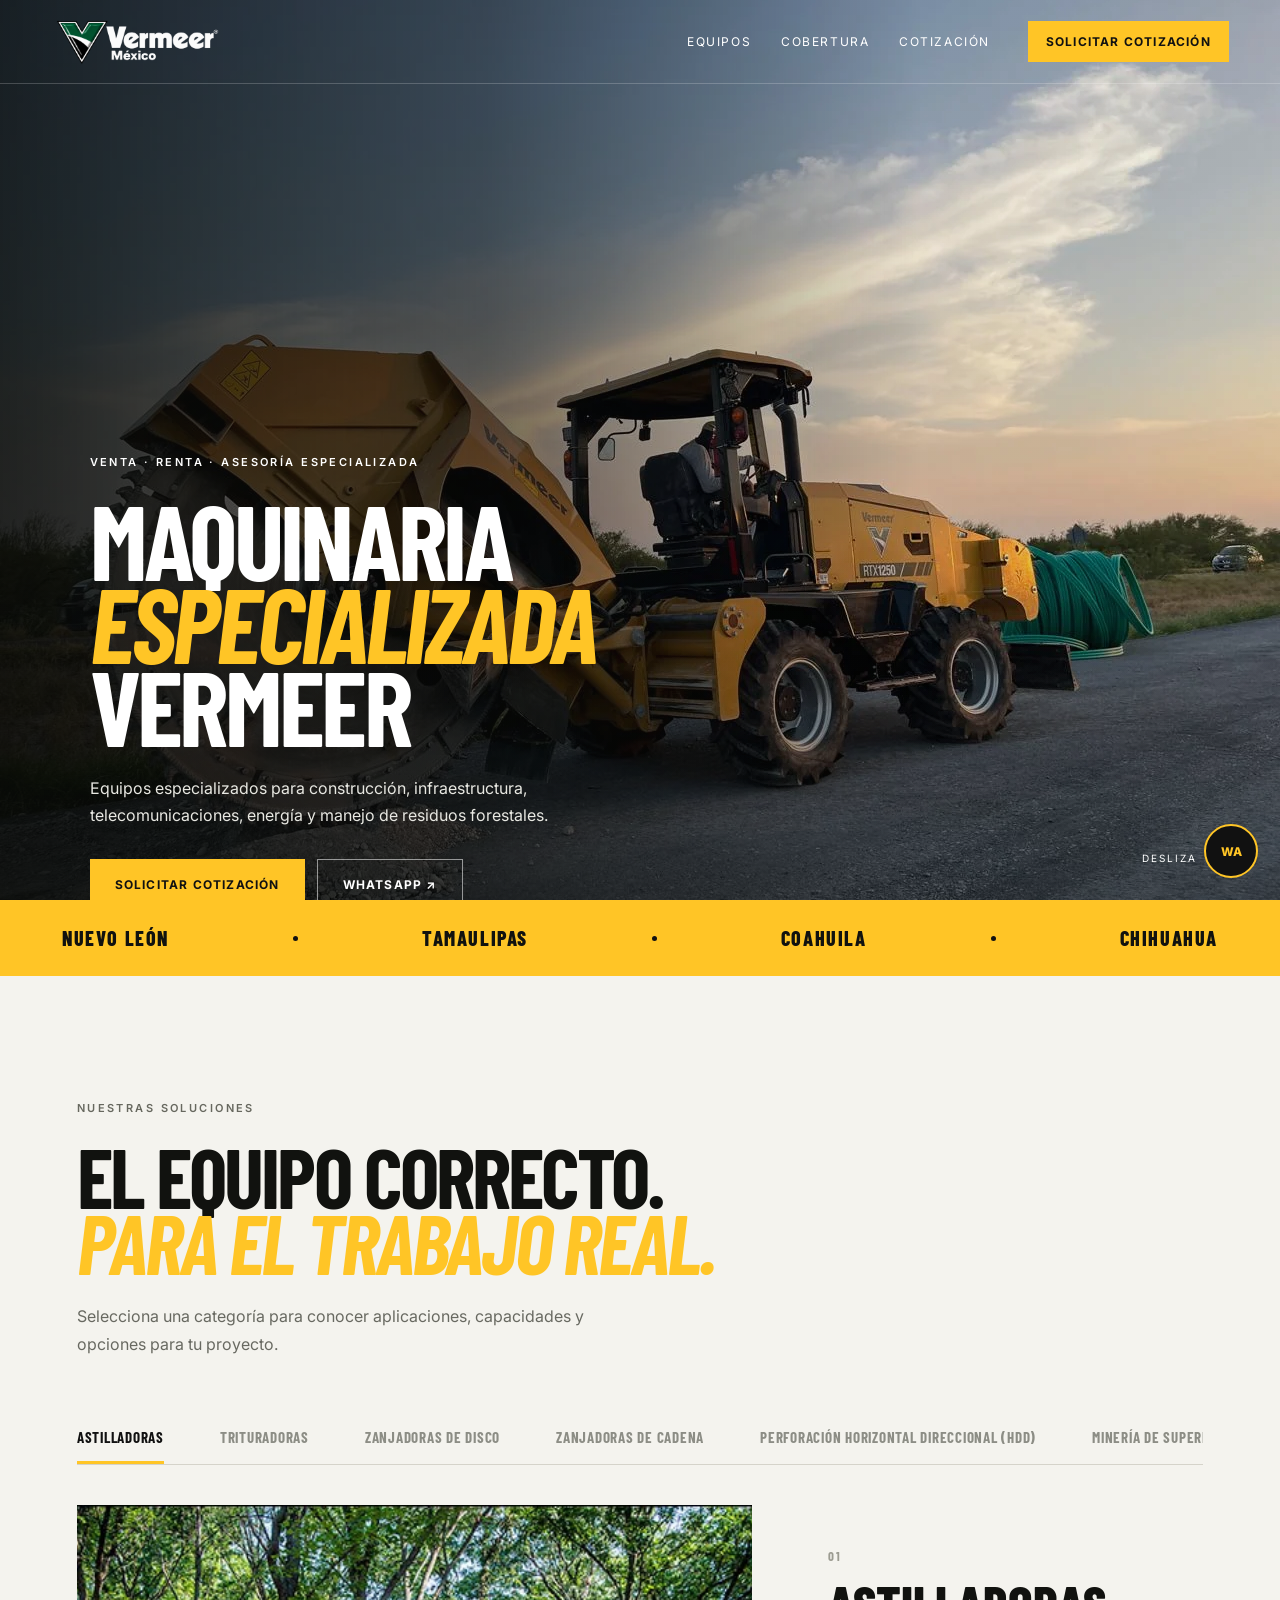
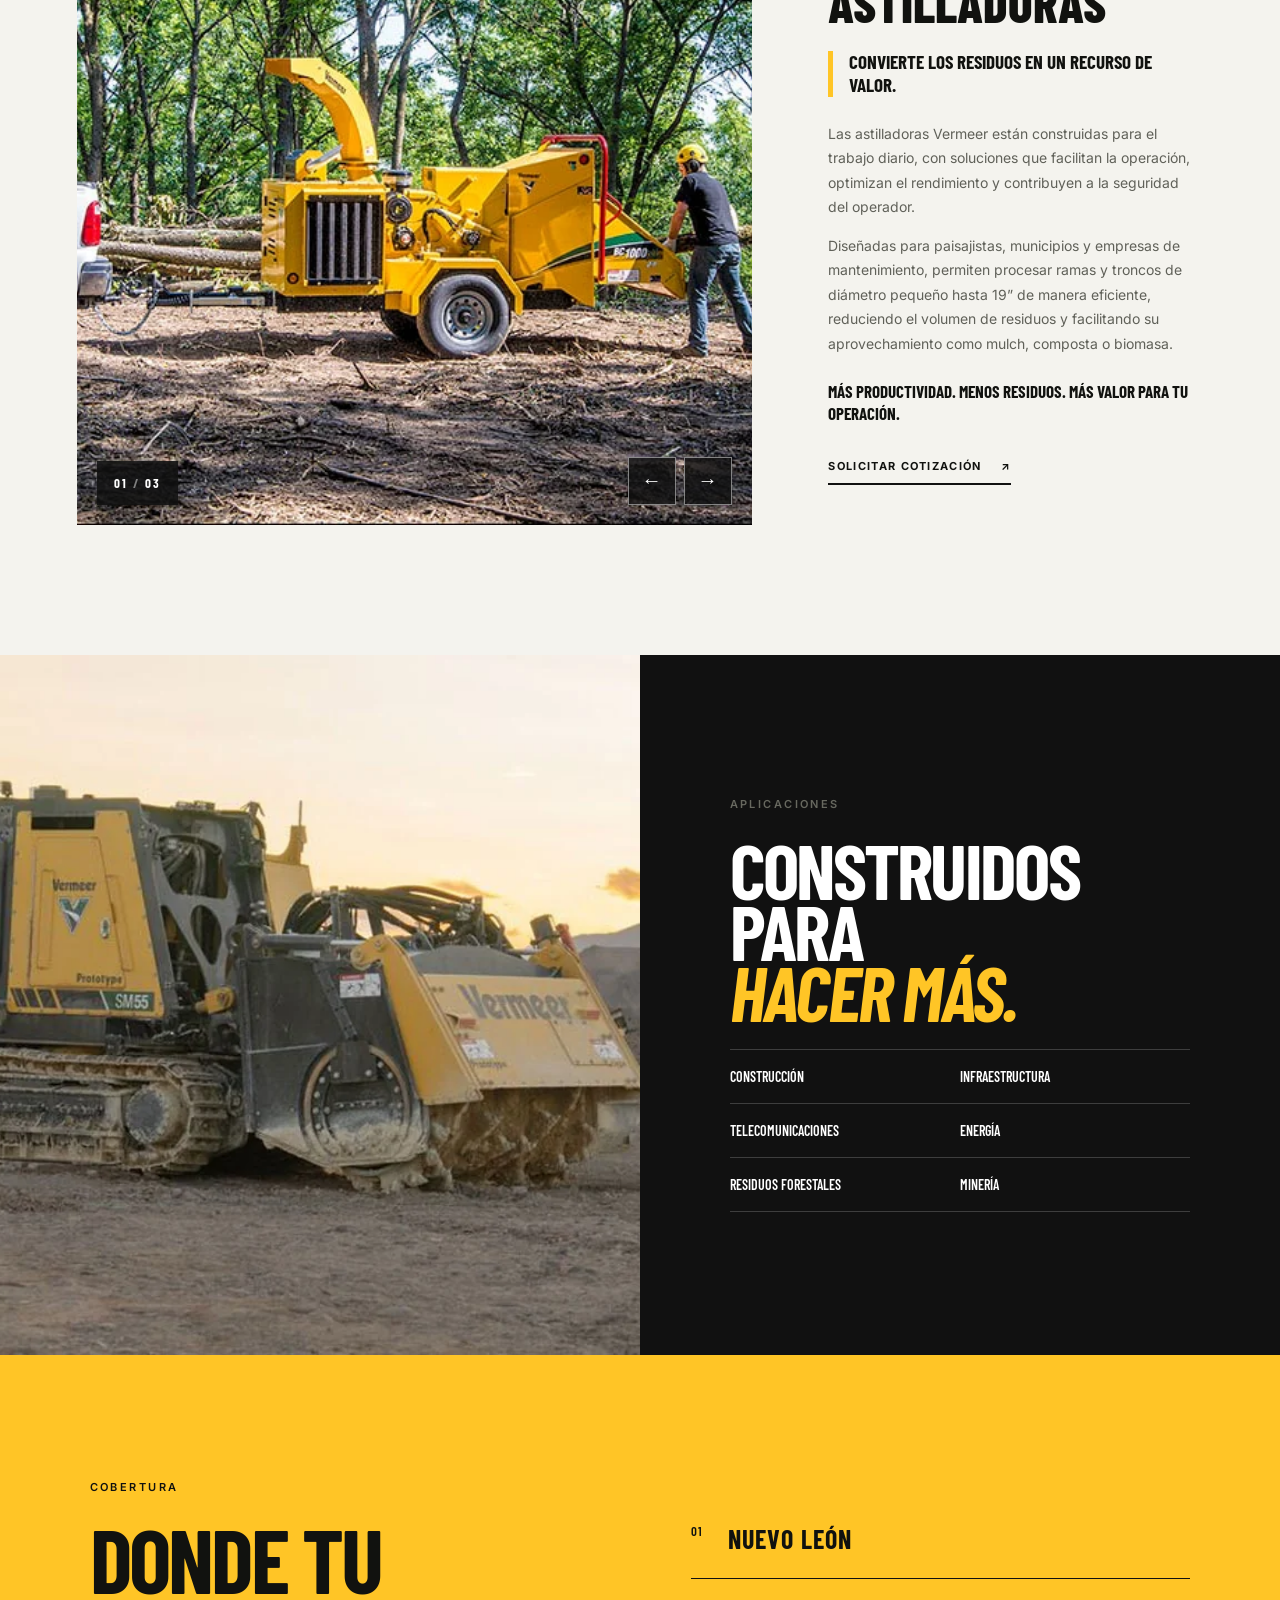
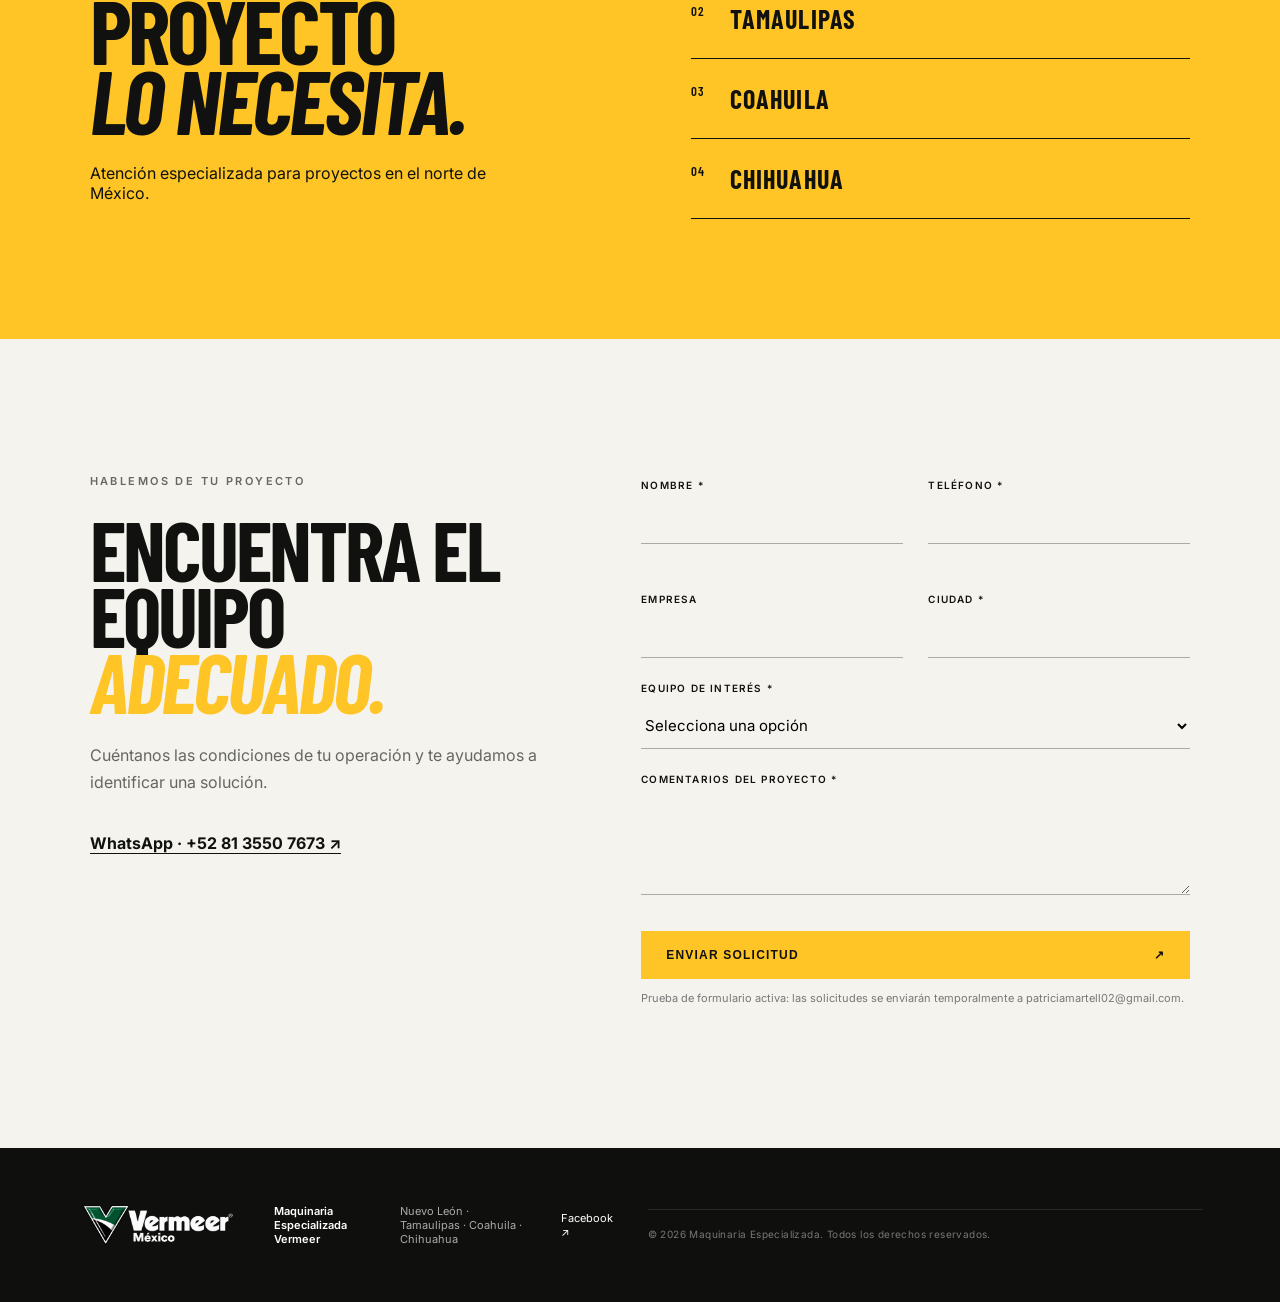
==== index.html @ ba8078e3 "Update index.html email correction" ====
<!doctype html><html lang="es"><head><meta charset="utf-8"><meta name="viewport" content="width=device-width,initial-scale=1"><title>Maquinaria Especializada Vermeer | Venta y Renta de Equipo</title><meta name="description" content="Venta y renta de maquinaria Vermeer para construcción, infraestructura, telecomunicaciones, energía, manejo de residuos y minería."><link rel="stylesheet" href="styles.css"></head><body>
<header class="nav" id="nav"><a class="brand" href="#inicio"><img src="assets/images/vermeer-logo.png" alt="Vermeer México"></a><nav><a href="#equipos">Equipos</a><a href="#cobertura">Cobertura</a><a href="#cotizacion">Cotización</a></nav><a class="btn small" href="#cotizacion">Solicitar cotización</a><button class="menu" aria-label="Abrir menú" aria-expanded="false">☰</button><div class="mobile-menu" aria-hidden="true"><a href="#equipos">Equipos</a><a href="#cobertura">Cobertura</a><a href="#cotizacion">Cotización</a><a class="btn" href="#cotizacion">Solicitar cotización</a></div></header>
<main>
<section class="hero" id="inicio"><img class="hero-bg" src="assets/images/zanjadoras-disco/zanjadoras-disco-2.webp" alt="Zanjadora de disco Vermeer en campo al atardecer"><div class="shade"></div><div class="hero-copy reveal"><span class="eyebrow">VENTA · RENTA · ASESORÍA ESPECIALIZADA</span><h1>MAQUINARIA<br><em>ESPECIALIZADA</em><br>VERMEER</h1><p>Equipos especializados para construcción, infraestructura, telecomunicaciones, energía y manejo de residuos forestales.</p><div class="actions"><a class="btn" href="#cotizacion">Solicitar cotización</a><a class="btn ghost" href="https://wa.me/528135507673?text=Hola%2C%20vi%20la%20p%C3%A1gina%20de%20Maquinaria%20Especializada%20y%20me%20gustar%C3%ADa%20recibir%20informaci%C3%B3n%20y%20cotizar%20un%20equipo%20Vermeer." target="_blank" rel="noopener">WhatsApp ↗</a></div></div><div class="scroll">DESLIZA <span>↓</span></div></section>
<section class="ticker"><span>NUEVO LEÓN</span><i></i><span>TAMAULIPAS</span><i></i><span>COAHUILA</span><i></i><span>CHIHUAHUA</span></section>
<section class="equipment" id="equipos"><div class="section-head reveal"><span class="eyebrow dark">NUESTRAS SOLUCIONES</span><h2>EL EQUIPO CORRECTO.<br><em>PARA EL TRABAJO REAL.</em></h2><p>Selecciona una categoría para conocer aplicaciones, capacidades y opciones para tu proyecto.</p></div><div class="tabs" id="tabs"></div><div class="machine reveal"><div class="gallery"><div class="slides" id="slides"></div><button class="arrow prev" aria-label="Imagen anterior">←</button><button class="arrow next" aria-label="Imagen siguiente">→</button><div class="counter"><span id="current">01</span><b>/</b><span id="total">03</span></div></div><article class="machine-copy"><span class="number" id="catNum">01</span><h3 id="catTitle"></h3><h4 id="catHeadline"></h4><div id="catBody"></div><strong id="catClose"></strong><a class="text-link quote-link" href="#cotizacion">SOLICITAR COTIZACIÓN <span>↗</span></a></article></div></section>
<section class="industries"><div class="industry-photo reveal"><img src="assets/images/mineria/mineria-1.webp" alt="Equipo Vermeer para minería de superficie"></div><div class="industry-copy reveal"><span class="eyebrow dark">APLICACIONES</span><h2>CONSTRUIDOS PARA<br><em>HACER MÁS.</em></h2><div class="industry-list"><span>Construcción</span><span>Infraestructura</span><span>Telecomunicaciones</span><span>Energía</span><span>Residuos forestales</span><span>Minería</span></div></div></section>
<section class="coverage" id="cobertura"><div class="coverage-copy reveal"><span class="eyebrow">COBERTURA</span><h2>DONDE TU PROYECTO<br><em>LO NECESITA.</em></h2><p>Atención especializada para proyectos en el norte de México.</p></div><div class="states reveal"><span>01 <b>NUEVO LEÓN</b></span><span>02 <b>TAMAULIPAS</b></span><span>03 <b>COAHUILA</b></span><span>04 <b>CHIHUAHUA</b></span></div></section>
<section class="contact" id="cotizacion"><div class="contact-intro reveal"><span class="eyebrow dark">HABLEMOS DE TU PROYECTO</span><h2>ENCUENTRA EL EQUIPO<br><em>ADECUADO.</em></h2><p>Cuéntanos las condiciones de tu operación y te ayudamos a identificar una solución.</p><a class="wa-line" href="https://wa.me/528135507673?text=Hola%2C%20vi%20la%20p%C3%A1gina%20de%20Maquinaria%20Especializada%20y%20me%20gustar%C3%ADa%20recibir%20informaci%C3%B3n%20y%20cotizar%20un%20equipo%20Vermeer." target="_blank" rel="noopener">WhatsApp · +52 81 3550 7673 ↗</a></div><form id="leadForm" class="reveal" action="https://formsubmit.co/patriciamartell02@gmail.com" method="POST"><input type="hidden" name="_subject" value="Nueva solicitud — Maquinaria Especializada Vermeer"><input type="hidden" name="_template" value="table"><input type="hidden" name="_captcha" value="false"><div class="grid"><label>Nombre *<input name="name" required></label><label>Teléfono *<input name="phone" type="tel" required></label><label>Empresa<input name="company"></label><label>Ciudad *<input name="city" required></label></div><label>Equipo de interés *<select name="equipment" id="equipmentSelect" required><option value="">Selecciona una opción</option></select></label><label>Comentarios del proyecto *<textarea name="comments" rows="4" required></textarea></label><input class="hp" name="website" tabindex="-1" autocomplete="off"><button class="btn submit" type="submit">Enviar solicitud <span>↗</span></button><p class="form-note" id="formNote">Prueba de formulario activa: las solicitudes se enviarán temporalmente a patriciamartell02@gmail.com.</p></form></section>
</main><footer><img src="assets/images/vermeer-logo.png" alt="Vermeer México"><p>Maquinaria Especializada Vermeer</p><span>Nuevo León · Tamaulipas · Coahuila · Chihuahua</span><a href="https://www.facebook.com/profile.php?id=61573288813325" target="_blank" rel="noopener">Facebook ↗</a><small>© 2026 Maquinaria Especializada. Todos los derechos reservados.</small></footer><a class="floating-wa" href="https://wa.me/528135507673?text=Hola%2C%20vi%20la%20p%C3%A1gina%20de%20Maquinaria%20Especializada%20y%20me%20gustar%C3%ADa%20recibir%20informaci%C3%B3n%20y%20cotizar%20un%20equipo%20Vermeer." target="_blank" rel="noopener" aria-label="Contactar por WhatsApp">WA</a><script src="script.js"></script></body></html>
---- styles.css ----
@import url('https://fonts.googleapis.com/css2?family=Barlow+Condensed:ital,wght@0,600;0,700;0,800;1,700&family=Inter:wght@400;500;600&display=swap');
:root{--yellow:#ffc526;--ink:#11120f;--paper:#f4f3ee;--line:#d5d3ca}*{box-sizing:border-box}html{scroll-behavior:smooth}body{margin:0;background:var(--paper);color:var(--ink);font-family:Inter,Arial,sans-serif}a{color:inherit;text-decoration:none}.nav{height:84px;position:fixed;z-index:30;top:0;left:0;right:0;display:flex;align-items:center;padding:0 4vw;gap:38px;color:#fff;border-bottom:1px solid #ffffff33;transition:.35s}.nav.scrolled{height:70px;background:#10110ff2;backdrop-filter:blur(12px)}.brand img{width:145px;display:block}.nav nav{display:flex;gap:30px;margin-left:auto;font-size:12px;text-transform:uppercase;letter-spacing:.13em}.menu{display:none}.btn{display:inline-flex;align-items:center;justify-content:center;background:var(--yellow);color:#111;padding:17px 25px;text-transform:uppercase;font-weight:700;font-size:12px;letter-spacing:.1em;border:0;cursor:pointer}.btn.small{padding:13px 18px}.btn.ghost{background:transparent;color:#fff;border:1px solid #ffffff88}.hero{height:100svh;min-height:680px;position:relative;overflow:hidden;color:#fff}.hero-bg{position:absolute;inset:0;width:100%;height:100%;object-fit:cover;object-position:center 55%;animation:heroZoom 1.8s ease both}.shade{position:absolute;inset:0;background:linear-gradient(90deg,#090a08d9 0%,#090a0890 38%,#090a0814 72%),linear-gradient(0deg,#090a0870,transparent 40%)}.hero-copy{position:absolute;left:7vw;top:50%;transform:translateY(-44%);max-width:750px}.eyebrow{font-size:11px;font-weight:600;letter-spacing:.22em}.eyebrow.dark{color:#67685f}.hero h1,.section-head h2,.industry-copy h2,.coverage h2,.contact h2{font-family:'Barlow Condensed',Impact,sans-serif;font-size:clamp(64px,8.2vw,126px);line-height:.79;letter-spacing:-.035em;margin:28px 0}.hero h1 em,.section-head h2 em,.industry-copy h2 em,.coverage h2 em,.contact h2 em{font-style:italic;color:var(--yellow)}.hero-copy>p{max-width:590px;line-height:1.7;color:#e8e8e2}.actions{display:flex;gap:12px;margin-top:30px}.scroll{position:absolute;right:4vw;bottom:34px;font-size:10px;letter-spacing:.2em}.scroll span{font-size:18px;margin-left:10px}.ticker{height:76px;background:var(--yellow);display:flex;align-items:center;justify-content:space-around;font-family:'Barlow Condensed';font-weight:800;font-size:20px;letter-spacing:.08em}.ticker i{width:5px;height:5px;background:#111;border-radius:50%}.equipment{padding:120px 6vw 130px}.section-head{max-width:900px}.section-head h2,.industry-copy h2,.contact h2{font-size:clamp(58px,6.5vw,102px)}.section-head p{max-width:520px;line-height:1.7;color:#686961}.tabs{display:flex;overflow:auto;border-bottom:1px solid var(--line);margin:70px 0 40px;scrollbar-width:none}.tab{white-space:nowrap;background:none;border:0;padding:0 26px 18px 0;margin-right:30px;font:700 15px 'Barlow Condensed';text-transform:uppercase;letter-spacing:.05em;color:#8c8d85;cursor:pointer;position:relative}.tab.active{color:#111}.tab.active:after{content:"";position:absolute;height:4px;background:var(--yellow);bottom:-1px;left:0;right:26px}.machine{display:grid;grid-template-columns:1.35fr .75fr;gap:6vw;align-items:center}.gallery{height:min(620px,58vw);position:relative;overflow:hidden;background:#ddd}.slides,.slide{position:absolute;inset:0}.slide{opacity:0;transition:opacity .7s ease}.slide.active{opacity:1}.slide img{width:100%;height:100%;object-fit:cover}.arrow{position:absolute;bottom:20px;width:48px;height:48px;border:1px solid #ffffff77;background:#111c;color:#fff;font-size:20px;cursor:pointer}.prev{right:76px}.next{right:20px}.counter{position:absolute;left:20px;bottom:20px;background:#111d;color:#fff;padding:14px 17px;font:700 13px 'Barlow Condensed';letter-spacing:.15em}.counter b{opacity:.45;margin:0 5px}.machine-copy .number{color:#9b9b91;font:700 13px 'Barlow Condensed';letter-spacing:.15em}.machine-copy h3{font:800 clamp(38px,4vw,66px)/.9 'Barlow Condensed';text-transform:uppercase;margin:15px 0}.machine-copy h4{font:700 19px/1.2 'Barlow Condensed';text-transform:uppercase;border-left:5px solid var(--yellow);padding-left:16px}.machine-copy p{font-size:14px;line-height:1.75;color:#606159}.machine-copy strong{display:block;font:700 17px/1.25 'Barlow Condensed';margin:25px 0;text-transform:uppercase}.text-link{display:inline-block;border-bottom:2px solid #111;padding:10px 0;font-size:11px;font-weight:700;letter-spacing:.12em}.text-link span{margin-left:15px}.industries{display:grid;grid-template-columns:1fr 1fr;min-height:700px;background:#111;color:#fff}.industry-photo img{width:100%;height:100%;object-fit:cover}.industry-copy{padding:100px 7vw;display:flex;flex-direction:column;justify-content:center}.industry-copy h2{font-size:clamp(58px,6vw,95px)}.industry-list{display:grid;grid-template-columns:1fr 1fr;border-top:1px solid #ffffff30}.industry-list span{padding:18px 0;border-bottom:1px solid #ffffff30;font:600 14px 'Barlow Condensed';text-transform:uppercase}.coverage{background:var(--yellow);padding:120px 7vw;display:grid;grid-template-columns:1fr 1fr;gap:8vw}.coverage h2{font-size:clamp(60px,7vw,105px)}.coverage h2 em{color:#111}.coverage p{max-width:400px}.states{align-self:end}.states span{display:flex;gap:25px;padding:24px 0;border-bottom:1px solid #111;font:600 13px 'Barlow Condensed';letter-spacing:.08em}.states b{font-size:26px}.contact{padding:130px 7vw;display:grid;grid-template-columns:.9fr 1.1fr;gap:8vw}.contact-intro p{max-width:450px;line-height:1.7;color:#66675f}.wa-line{display:inline-block;margin-top:20px;font-weight:700;border-bottom:1px solid}form{padding-top:10px}.grid{display:grid;grid-template-columns:1fr 1fr;gap:25px}label{display:flex;flex-direction:column;gap:9px;font-size:10px;font-weight:600;text-transform:uppercase;letter-spacing:.12em;margin-bottom:24px}input,select,textarea{border:0;border-bottom:1px solid #aaa;background:transparent;border-radius:0;padding:12px 0;font:15px Inter;outline:none}input:focus,select:focus,textarea:focus{border-color:#111}.submit{width:100%;justify-content:space-between;margin-top:12px}.hp{position:absolute;left:-9999px}.form-note{font-size:11px;color:#777;line-height:1.5}footer{background:#0f100e;color:#aaa;padding:45px 6vw;display:flex;align-items:center;gap:35px;font-size:11px}footer img{width:125px}footer p{color:#fff;font-weight:600}footer a{margin-left:auto;color:#fff}.floating-wa{position:fixed;right:22px;bottom:22px;z-index:25;width:54px;height:54px;border-radius:50%;background:#111;color:var(--yellow);border:2px solid var(--yellow);display:grid;place-items:center;font:800 12px Inter}.reveal{opacity:0;transform:translateY(25px);transition:opacity .8s,transform .8s}.reveal.visible{opacity:1;transform:none}@keyframes heroZoom{from{transform:scale(1.035)}to{transform:scale(1)}}
@media(max-width:850px){.nav{height:68px;padding:0 20px}.brand img{width:115px}.nav nav,.nav>.btn{display:none}.menu{display:block;margin-left:auto;background:none;border:0;color:#fff;font-size:22px}.hero{min-height:720px}.hero-copy{left:24px;right:24px;top:52%}.hero h1{font-size:clamp(58px,18vw,84px)}.hero-copy>p{font-size:13px}.actions{flex-direction:column;align-items:stretch;max-width:300px}.ticker{overflow:hidden;justify-content:flex-start;gap:24px;padding:0 22px}.ticker span:nth-of-type(n+3),.ticker i:nth-of-type(n+2){display:none}.equipment{padding:85px 22px}.section-head h2,.industry-copy h2,.contact h2{font-size:58px}.machine{grid-template-columns:1fr;gap:40px}.gallery{height:62vh;min-height:420px}.tabs{margin-top:45px}.industries{grid-template-columns:1fr}.industry-photo{height:520px}.industry-copy{padding:75px 24px}.coverage{grid-template-columns:1fr;padding:85px 24px}.coverage h2{font-size:62px}.contact{grid-template-columns:1fr;padding:90px 24px}.grid{grid-template-columns:1fr;gap:0}footer{flex-wrap:wrap}footer a{margin-left:0}.scroll{display:none}}@media(prefers-reduced-motion:reduce){*{scroll-behavior:auto!important;animation:none!important;transition:none!important}.reveal{opacity:1;transform:none}}
/* V2 refinements */
.brand{height:100%;display:flex;align-items:center}.brand img{width:154px;height:52px;object-fit:cover;object-position:center;border-radius:0}.nav.scrolled .brand img{height:46px;width:145px}footer img{width:145px;height:44px;object-fit:cover;object-position:center}footer small{width:100%;padding-top:18px;border-top:1px solid #ffffff18;color:#777;font-size:10px;letter-spacing:.04em}
@media(max-width:850px){.brand img{width:116px;height:40px}.nav.scrolled .brand img{width:112px;height:38px}.ticker{height:auto;min-height:92px;display:grid;grid-template-columns:1fr 1fr;gap:0;padding:0}.ticker span{display:flex!important;align-items:center;justify-content:center;min-height:46px;padding:10px 8px;text-align:center;font-size:17px;border-right:1px solid #1112;border-bottom:1px solid #1112}.ticker i{display:none!important}.states{display:grid;grid-template-columns:1fr 1fr;gap:0;border-top:1px solid #111}.states span{display:block;padding:18px 10px;border-bottom:1px solid #111}.states span:nth-child(odd){border-right:1px solid #111}.states b{display:block;margin-top:7px;font-size:20px}.coverage{gap:42px}footer{align-items:flex-start}footer img{width:125px;height:38px}}
/* V3: transparent logo + working mobile navigation */
.brand img{object-fit:contain!important;height:58px!important;width:190px!important;object-position:left center!important}.nav.scrolled .brand img{height:50px!important;width:170px!important}footer img{object-fit:contain!important;height:54px!important;width:180px!important;object-position:left center!important}.mobile-menu{display:none}
@media(max-width:850px){.brand img{height:42px!important;width:138px!important}.nav.scrolled .brand img{height:40px!important;width:132px!important}.mobile-menu{position:absolute;top:68px;left:0;right:0;background:#10110ff7;padding:24px 20px 28px;display:flex;flex-direction:column;gap:20px;transform:translateY(-12px);opacity:0;pointer-events:none;transition:.25s;border-top:1px solid #ffffff20}.mobile-menu.open{transform:none;opacity:1;pointer-events:auto}.mobile-menu a{font:700 15px 'Barlow Condensed';text-transform:uppercase;letter-spacing:.1em;color:#fff}.mobile-menu .btn{color:#111;margin-top:4px}footer img{height:46px!important;width:150px!important}}
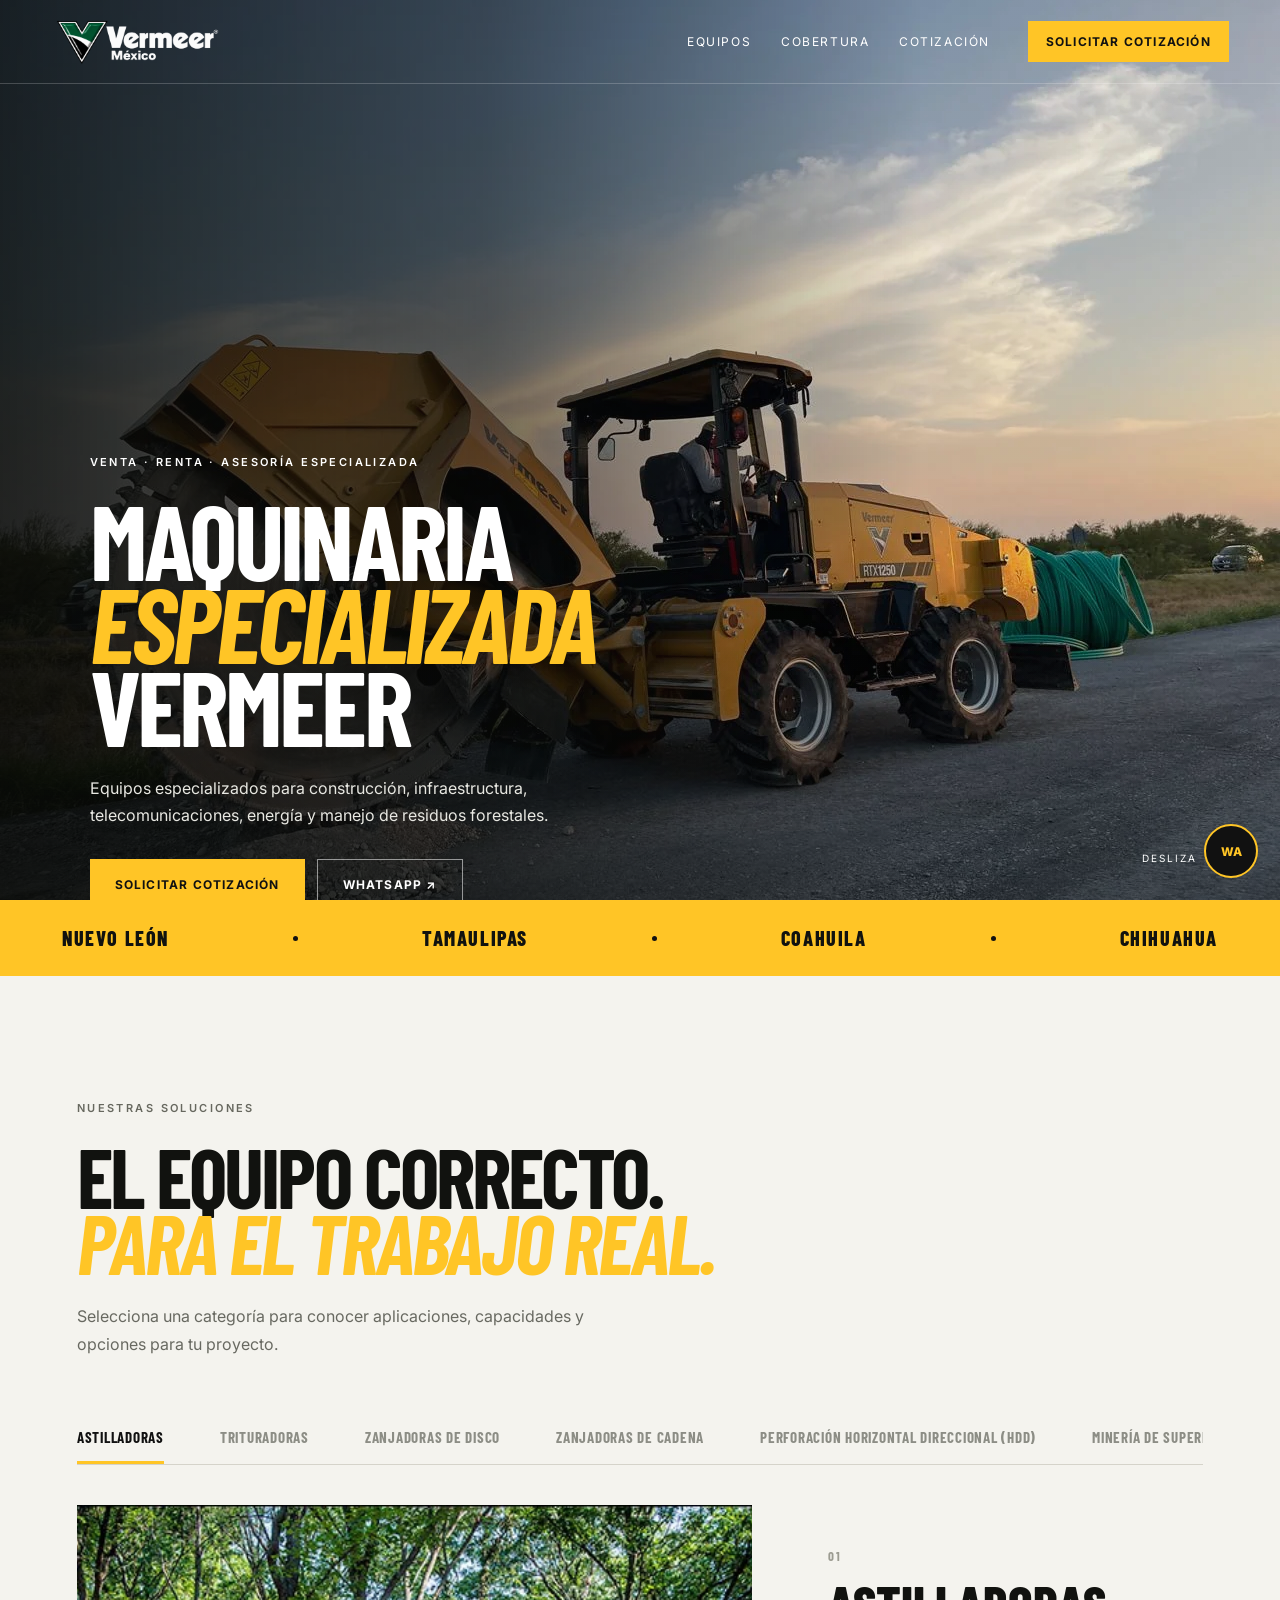
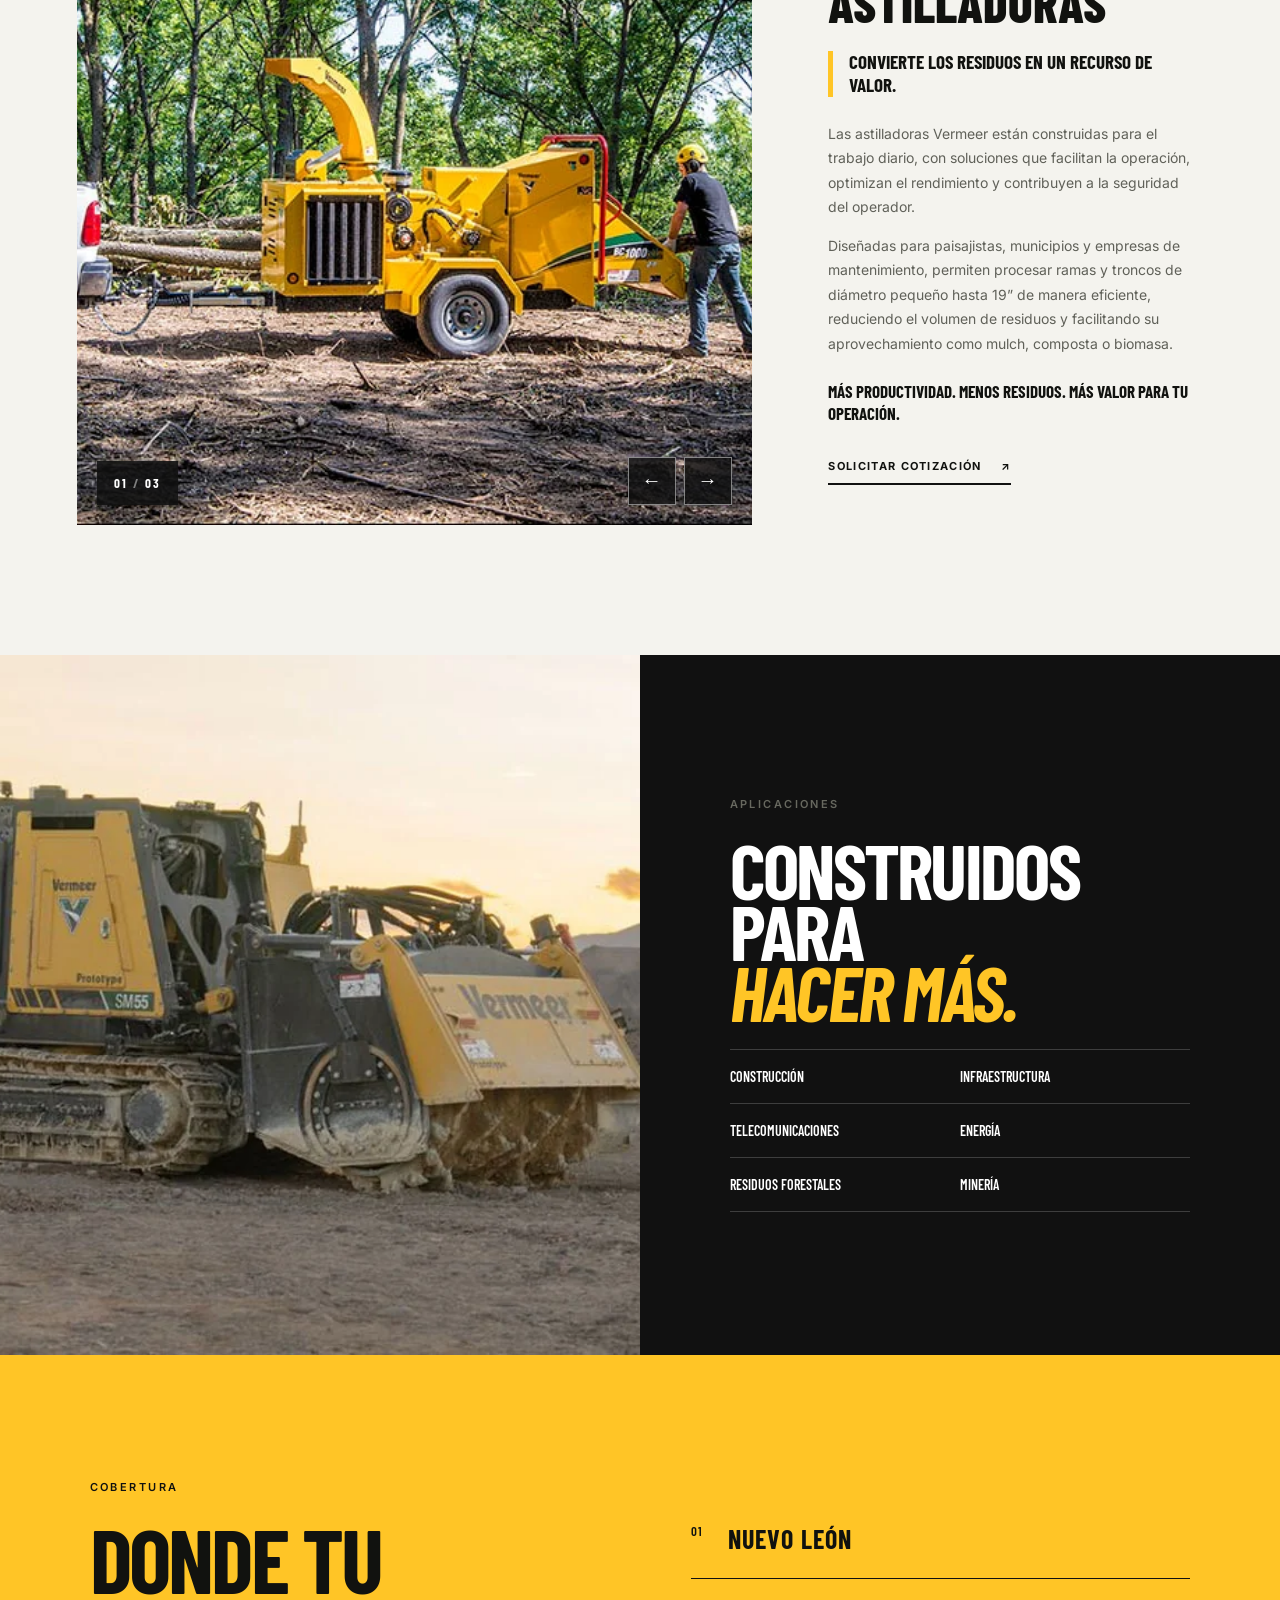
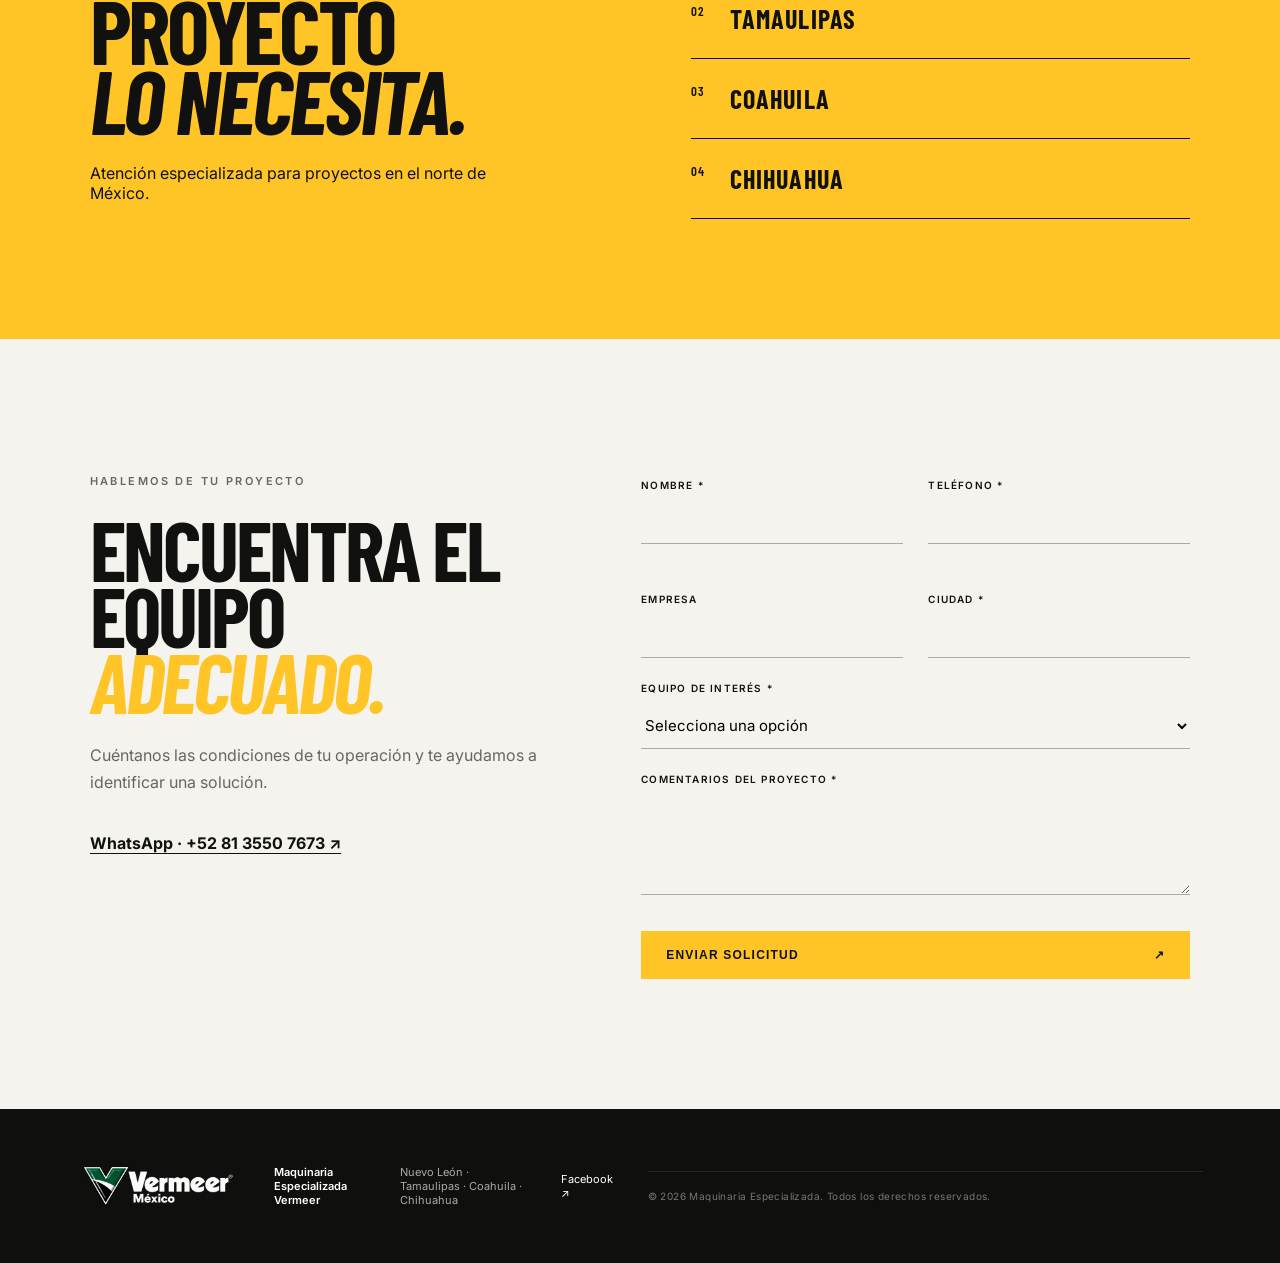
==== commit b69ca980: "Update index.html test final mail removed" ====
--- a/index.html
+++ b/index.html
@@ -6,5 +6,5 @@
 <section class="equipment" id="equipos"><div class="section-head reveal"><span class="eyebrow dark">NUESTRAS SOLUCIONES</span><h2>EL EQUIPO CORRECTO.<br><em>PARA EL TRABAJO REAL.</em></h2><p>Selecciona una categoría para conocer aplicaciones, capacidades y opciones para tu proyecto.</p></div><div class="tabs" id="tabs"></div><div class="machine reveal"><div class="gallery"><div class="slides" id="slides"></div><button class="arrow prev" aria-label="Imagen anterior">←</button><button class="arrow next" aria-label="Imagen siguiente">→</button><div class="counter"><span id="current">01</span><b>/</b><span id="total">03</span></div></div><article class="machine-copy"><span class="number" id="catNum">01</span><h3 id="catTitle"></h3><h4 id="catHeadline"></h4><div id="catBody"></div><strong id="catClose"></strong><a class="text-link quote-link" href="#cotizacion">SOLICITAR COTIZACIÓN <span>↗</span></a></article></div></section>
 <section class="industries"><div class="industry-photo reveal"><img src="assets/images/mineria/mineria-1.webp" alt="Equipo Vermeer para minería de superficie"></div><div class="industry-copy reveal"><span class="eyebrow dark">APLICACIONES</span><h2>CONSTRUIDOS PARA<br><em>HACER MÁS.</em></h2><div class="industry-list"><span>Construcción</span><span>Infraestructura</span><span>Telecomunicaciones</span><span>Energía</span><span>Residuos forestales</span><span>Minería</span></div></div></section>
 <section class="coverage" id="cobertura"><div class="coverage-copy reveal"><span class="eyebrow">COBERTURA</span><h2>DONDE TU PROYECTO<br><em>LO NECESITA.</em></h2><p>Atención especializada para proyectos en el norte de México.</p></div><div class="states reveal"><span>01 <b>NUEVO LEÓN</b></span><span>02 <b>TAMAULIPAS</b></span><span>03 <b>COAHUILA</b></span><span>04 <b>CHIHUAHUA</b></span></div></section>
-<section class="contact" id="cotizacion"><div class="contact-intro reveal"><span class="eyebrow dark">HABLEMOS DE TU PROYECTO</span><h2>ENCUENTRA EL EQUIPO<br><em>ADECUADO.</em></h2><p>Cuéntanos las condiciones de tu operación y te ayudamos a identificar una solución.</p><a class="wa-line" href="https://wa.me/528135507673?text=Hola%2C%20vi%20la%20p%C3%A1gina%20de%20Maquinaria%20Especializada%20y%20me%20gustar%C3%ADa%20recibir%20informaci%C3%B3n%20y%20cotizar%20un%20equipo%20Vermeer." target="_blank" rel="noopener">WhatsApp · +52 81 3550 7673 ↗</a></div><form id="leadForm" class="reveal" action="https://formsubmit.co/patriciamartell02@gmail.com" method="POST"><input type="hidden" name="_subject" value="Nueva solicitud — Maquinaria Especializada Vermeer"><input type="hidden" name="_template" value="table"><input type="hidden" name="_captcha" value="false"><div class="grid"><label>Nombre *<input name="name" required></label><label>Teléfono *<input name="phone" type="tel" required></label><label>Empresa<input name="company"></label><label>Ciudad *<input name="city" required></label></div><label>Equipo de interés *<select name="equipment" id="equipmentSelect" required><option value="">Selecciona una opción</option></select></label><label>Comentarios del proyecto *<textarea name="comments" rows="4" required></textarea></label><input class="hp" name="website" tabindex="-1" autocomplete="off"><button class="btn submit" type="submit">Enviar solicitud <span>↗</span></button><p class="form-note" id="formNote">Prueba de formulario activa: las solicitudes se enviarán temporalmente a patriciamartell02@gmail.com.</p></form></section>
+<section class="contact" id="cotizacion"><div class="contact-intro reveal"><span class="eyebrow dark">HABLEMOS DE TU PROYECTO</span><h2>ENCUENTRA EL EQUIPO<br><em>ADECUADO.</em></h2><p>Cuéntanos las condiciones de tu operación y te ayudamos a identificar una solución.</p><a class="wa-line" href="https://wa.me/528135507673?text=Hola%2C%20vi%20la%20p%C3%A1gina%20de%20Maquinaria%20Especializada%20y%20me%20gustar%C3%ADa%20recibir%20informaci%C3%B3n%20y%20cotizar%20un%20equipo%20Vermeer." target="_blank" rel="noopener">WhatsApp · +52 81 3550 7673 ↗</a></div><form id="leadForm" class="reveal" action="https://formsubmit.co/patriciamartell02@gmail.com" method="POST"><input type="hidden" name="_next" value="https://maquinaria-especializada-vermeer.webstudio-mx.workers.dev/gracias.html"><input type="hidden" name="_subject" value="Nueva solicitud — Maquinaria Especializada Vermeer"><input type="hidden" name="_template" value="table"><input type="hidden" name="_captcha" value="false"><div class="grid"><label>Nombre *<input name="name" required></label><label>Teléfono *<input name="phone" type="tel" required></label><label>Empresa<input name="company"></label><label>Ciudad *<input name="city" required></label></div><label>Equipo de interés *<select name="equipment" id="equipmentSelect" required><option value="">Selecciona una opción</option></select></label><label>Comentarios del proyecto *<textarea name="comments" rows="4" required></textarea></label><input class="hp" name="website" tabindex="-1" autocomplete="off"><button class="btn submit" type="submit">Enviar solicitud <span>↗</span></button></form></section>
 </main><footer><img src="assets/images/vermeer-logo.png" alt="Vermeer México"><p>Maquinaria Especializada Vermeer</p><span>Nuevo León · Tamaulipas · Coahuila · Chihuahua</span><a href="https://www.facebook.com/profile.php?id=61573288813325" target="_blank" rel="noopener">Facebook ↗</a><small>© 2026 Maquinaria Especializada. Todos los derechos reservados.</small></footer><a class="floating-wa" href="https://wa.me/528135507673?text=Hola%2C%20vi%20la%20p%C3%A1gina%20de%20Maquinaria%20Especializada%20y%20me%20gustar%C3%ADa%20recibir%20informaci%C3%B3n%20y%20cotizar%20un%20equipo%20Vermeer." target="_blank" rel="noopener" aria-label="Contactar por WhatsApp">WA</a><script src="script.js"></script></body></html>
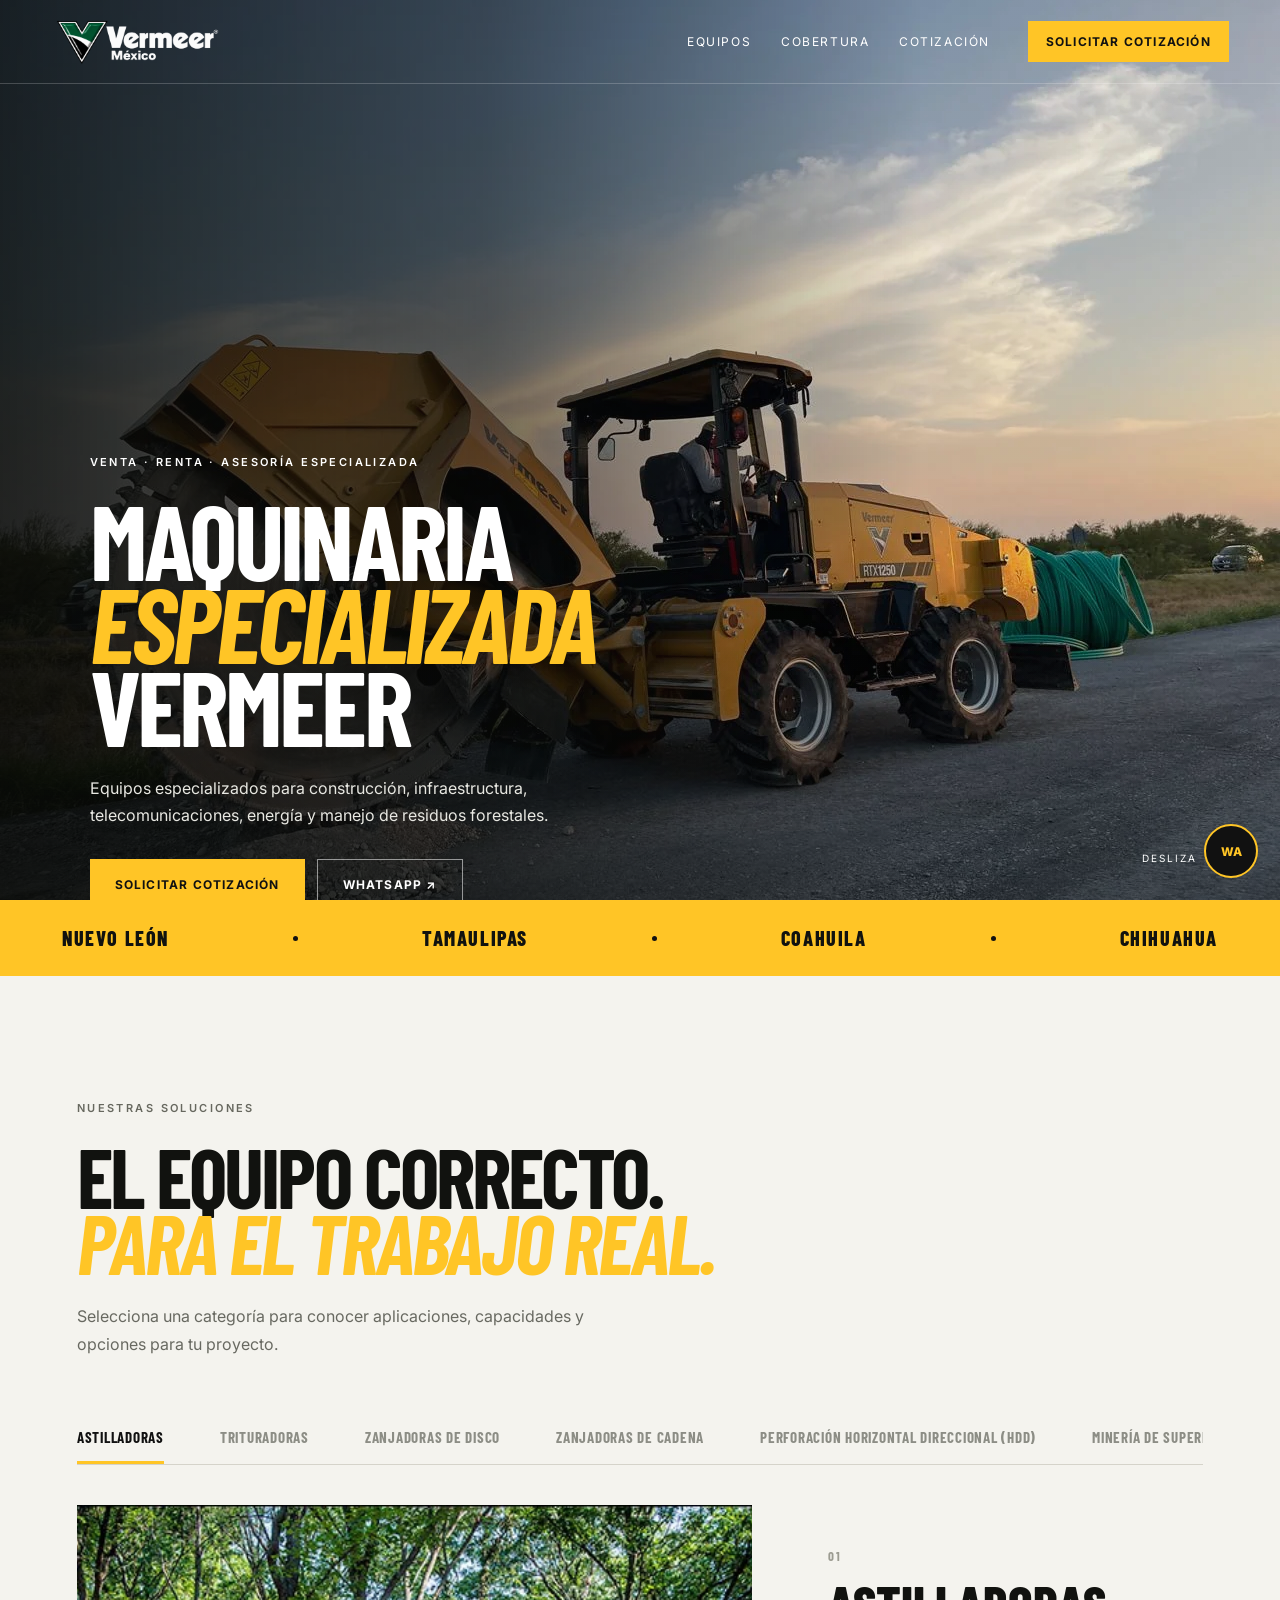
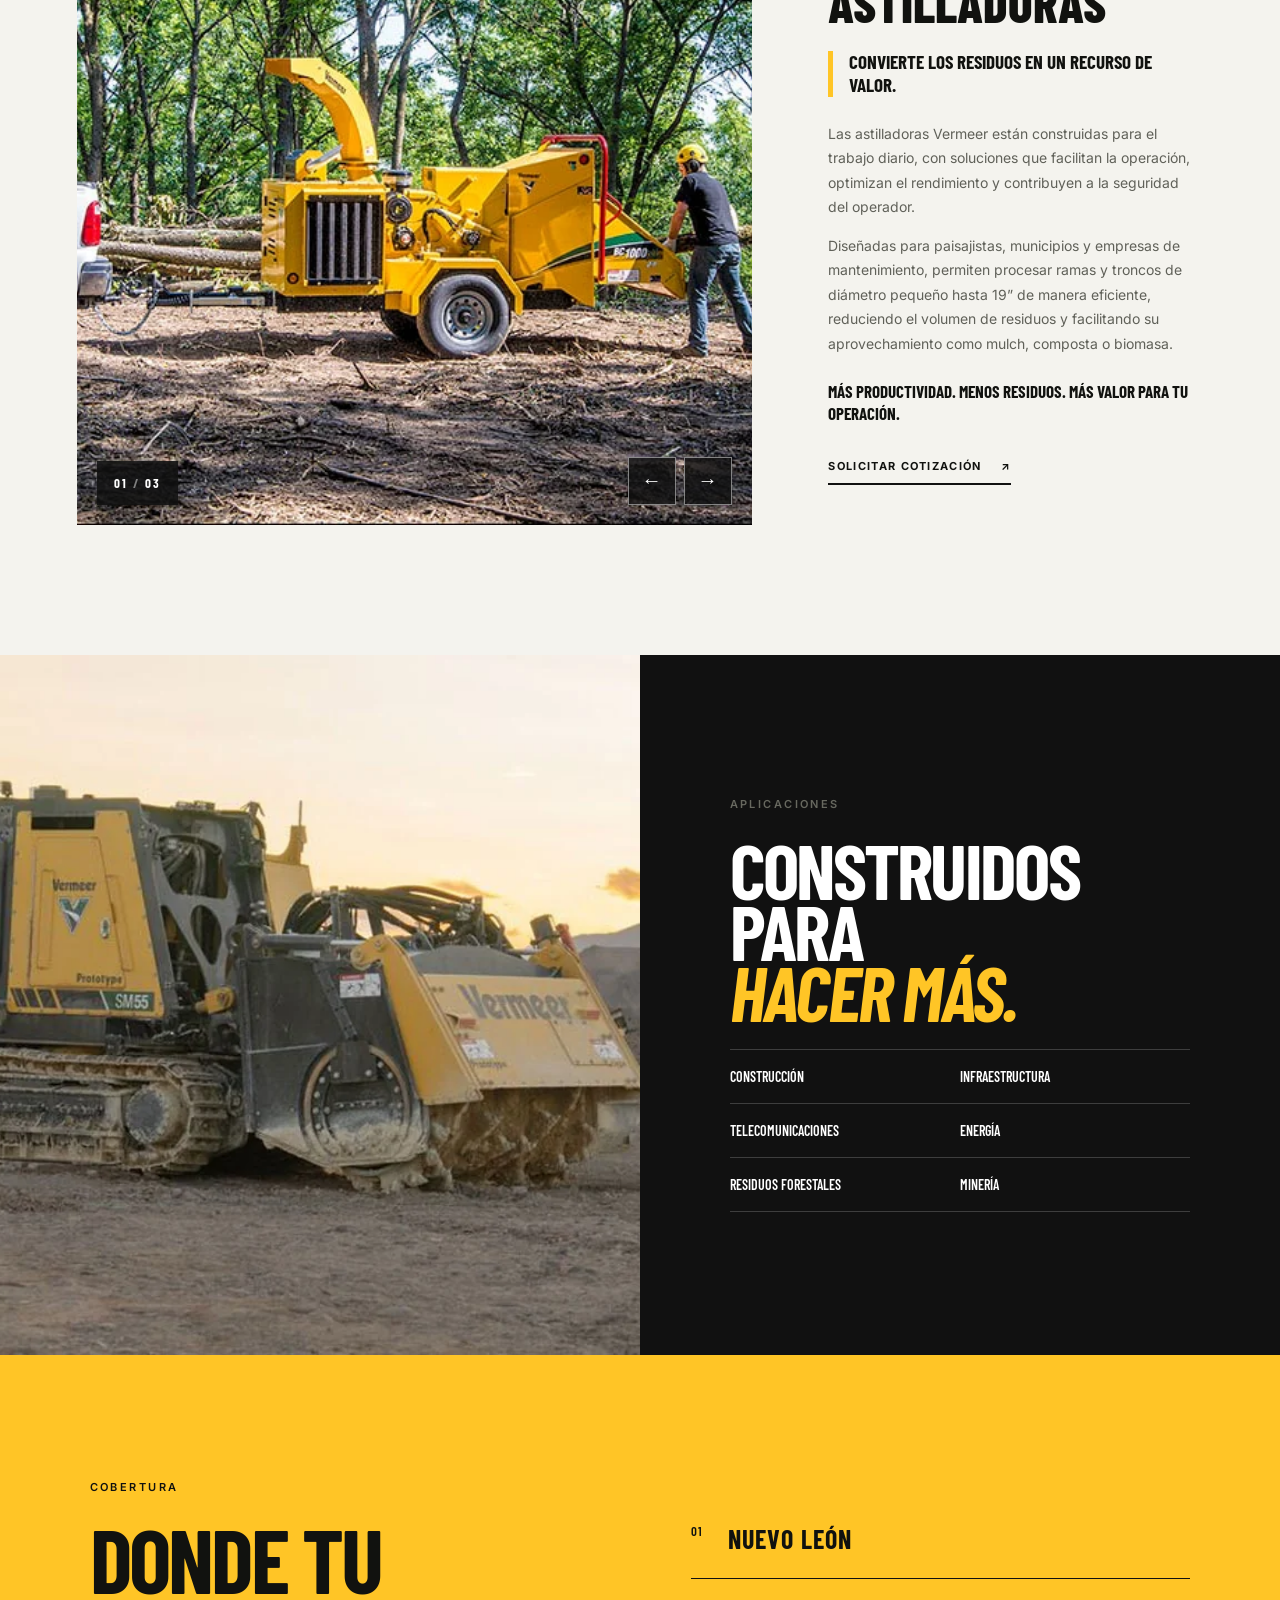
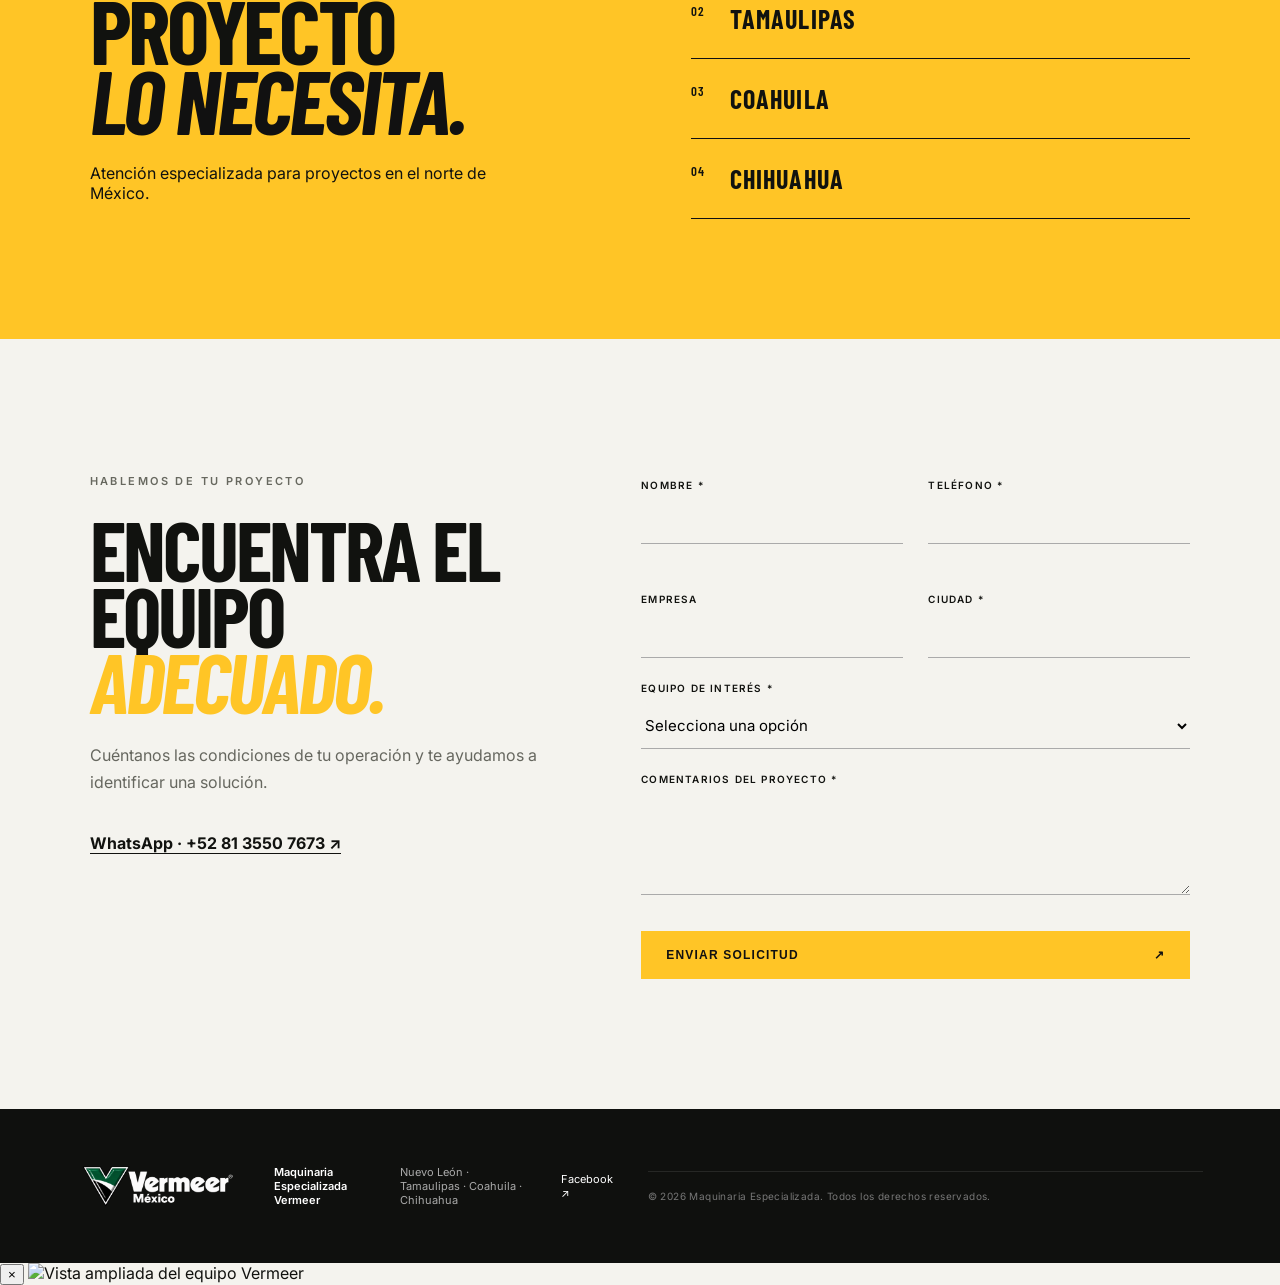
==== commit a63acfd4: "Update index.html tap to see" ====
--- a/index.html
+++ b/index.html
@@ -7,4 +7,7 @@
 <section class="industries"><div class="industry-photo reveal"><img src="assets/images/mineria/mineria-1.webp" alt="Equipo Vermeer para minería de superficie"></div><div class="industry-copy reveal"><span class="eyebrow dark">APLICACIONES</span><h2>CONSTRUIDOS PARA<br><em>HACER MÁS.</em></h2><div class="industry-list"><span>Construcción</span><span>Infraestructura</span><span>Telecomunicaciones</span><span>Energía</span><span>Residuos forestales</span><span>Minería</span></div></div></section>
 <section class="coverage" id="cobertura"><div class="coverage-copy reveal"><span class="eyebrow">COBERTURA</span><h2>DONDE TU PROYECTO<br><em>LO NECESITA.</em></h2><p>Atención especializada para proyectos en el norte de México.</p></div><div class="states reveal"><span>01 <b>NUEVO LEÓN</b></span><span>02 <b>TAMAULIPAS</b></span><span>03 <b>COAHUILA</b></span><span>04 <b>CHIHUAHUA</b></span></div></section>
 <section class="contact" id="cotizacion"><div class="contact-intro reveal"><span class="eyebrow dark">HABLEMOS DE TU PROYECTO</span><h2>ENCUENTRA EL EQUIPO<br><em>ADECUADO.</em></h2><p>Cuéntanos las condiciones de tu operación y te ayudamos a identificar una solución.</p><a class="wa-line" href="https://wa.me/528135507673?text=Hola%2C%20vi%20la%20p%C3%A1gina%20de%20Maquinaria%20Especializada%20y%20me%20gustar%C3%ADa%20recibir%20informaci%C3%B3n%20y%20cotizar%20un%20equipo%20Vermeer." target="_blank" rel="noopener">WhatsApp · +52 81 3550 7673 ↗</a></div><form id="leadForm" class="reveal" action="https://formsubmit.co/patriciamartell02@gmail.com" method="POST"><input type="hidden" name="_next" value="https://maquinaria-especializada-vermeer.webstudio-mx.workers.dev/gracias.html"><input type="hidden" name="_subject" value="Nueva solicitud — Maquinaria Especializada Vermeer"><input type="hidden" name="_template" value="table"><input type="hidden" name="_captcha" value="false"><div class="grid"><label>Nombre *<input name="name" required></label><label>Teléfono *<input name="phone" type="tel" required></label><label>Empresa<input name="company"></label><label>Ciudad *<input name="city" required></label></div><label>Equipo de interés *<select name="equipment" id="equipmentSelect" required><option value="">Selecciona una opción</option></select></label><label>Comentarios del proyecto *<textarea name="comments" rows="4" required></textarea></label><input class="hp" name="website" tabindex="-1" autocomplete="off"><button class="btn submit" type="submit">Enviar solicitud <span>↗</span></button></form></section>
-</main><footer><img src="assets/images/vermeer-logo.png" alt="Vermeer México"><p>Maquinaria Especializada Vermeer</p><span>Nuevo León · Tamaulipas · Coahuila · Chihuahua</span><a href="https://www.facebook.com/profile.php?id=61573288813325" target="_blank" rel="noopener">Facebook ↗</a><small>© 2026 Maquinaria Especializada. Todos los derechos reservados.</small></footer><a class="floating-wa" href="https://wa.me/528135507673?text=Hola%2C%20vi%20la%20p%C3%A1gina%20de%20Maquinaria%20Especializada%20y%20me%20gustar%C3%ADa%20recibir%20informaci%C3%B3n%20y%20cotizar%20un%20equipo%20Vermeer." target="_blank" rel="noopener" aria-label="Contactar por WhatsApp">WA</a><script src="script.js"></script></body></html>
+</main><footer><img src="assets/images/vermeer-logo.png" alt="Vermeer México"><p>Maquinaria Especializada Vermeer</p><span>Nuevo León · Tamaulipas · Coahuila · Chihuahua</span><a href="https://www.facebook.com/profile.php?id=61573288813325" target="_blank" rel="noopener">Facebook ↗</a><small>© 2026 Maquinaria Especializada. Todos los derechos reservados.</small></footer><a class="floating-wa" href="https://wa.me/528135507673?text=Hola%2C%20vi%20la%20p%C3%A1gina%20de%20Maquinaria%20Especializada%20y%20me%20gustar%C3%ADa%20recibir%20informaci%C3%B3n%20y%20cotizar%20un%20equipo%20Vermeer." target="_blank" rel="noopener" aria-label="Contactar por WhatsApp">WA</a><div class="image-lightbox" id="imageLightbox" aria-hidden="true">
+  <button class="lightbox-close" type="button" aria-label="Cerrar imagen">×</button>
+  <img id="lightboxImage" src="" alt="Vista ampliada del equipo Vermeer">
+</div><script src="script.js"></script></body></html>
--- a/styles.css
+++ b/styles.css
@@ -1,9 +1,35 @@
 @import url('https://fonts.googleapis.com/css2?family=Barlow+Condensed:ital,wght@0,600;0,700;0,800;1,700&family=Inter:wght@400;500;600&display=swap');
 :root{--yellow:#ffc526;--ink:#11120f;--paper:#f4f3ee;--line:#d5d3ca}*{box-sizing:border-box}html{scroll-behavior:smooth}body{margin:0;background:var(--paper);color:var(--ink);font-family:Inter,Arial,sans-serif}a{color:inherit;text-decoration:none}.nav{height:84px;position:fixed;z-index:30;top:0;left:0;right:0;display:flex;align-items:center;padding:0 4vw;gap:38px;color:#fff;border-bottom:1px solid #ffffff33;transition:.35s}.nav.scrolled{height:70px;background:#10110ff2;backdrop-filter:blur(12px)}.brand img{width:145px;display:block}.nav nav{display:flex;gap:30px;margin-left:auto;font-size:12px;text-transform:uppercase;letter-spacing:.13em}.menu{display:none}.btn{display:inline-flex;align-items:center;justify-content:center;background:var(--yellow);color:#111;padding:17px 25px;text-transform:uppercase;font-weight:700;font-size:12px;letter-spacing:.1em;border:0;cursor:pointer}.btn.small{padding:13px 18px}.btn.ghost{background:transparent;color:#fff;border:1px solid #ffffff88}.hero{height:100svh;min-height:680px;position:relative;overflow:hidden;color:#fff}.hero-bg{position:absolute;inset:0;width:100%;height:100%;object-fit:cover;object-position:center 55%;animation:heroZoom 1.8s ease both}.shade{position:absolute;inset:0;background:linear-gradient(90deg,#090a08d9 0%,#090a0890 38%,#090a0814 72%),linear-gradient(0deg,#090a0870,transparent 40%)}.hero-copy{position:absolute;left:7vw;top:50%;transform:translateY(-44%);max-width:750px}.eyebrow{font-size:11px;font-weight:600;letter-spacing:.22em}.eyebrow.dark{color:#67685f}.hero h1,.section-head h2,.industry-copy h2,.coverage h2,.contact h2{font-family:'Barlow Condensed',Impact,sans-serif;font-size:clamp(64px,8.2vw,126px);line-height:.79;letter-spacing:-.035em;margin:28px 0}.hero h1 em,.section-head h2 em,.industry-copy h2 em,.coverage h2 em,.contact h2 em{font-style:italic;color:var(--yellow)}.hero-copy>p{max-width:590px;line-height:1.7;color:#e8e8e2}.actions{display:flex;gap:12px;margin-top:30px}.scroll{position:absolute;right:4vw;bottom:34px;font-size:10px;letter-spacing:.2em}.scroll span{font-size:18px;margin-left:10px}.ticker{height:76px;background:var(--yellow);display:flex;align-items:center;justify-content:space-around;font-family:'Barlow Condensed';font-weight:800;font-size:20px;letter-spacing:.08em}.ticker i{width:5px;height:5px;background:#111;border-radius:50%}.equipment{padding:120px 6vw 130px}.section-head{max-width:900px}.section-head h2,.industry-copy h2,.contact h2{font-size:clamp(58px,6.5vw,102px)}.section-head p{max-width:520px;line-height:1.7;color:#686961}.tabs{display:flex;overflow:auto;border-bottom:1px solid var(--line);margin:70px 0 40px;scrollbar-width:none}.tab{white-space:nowrap;background:none;border:0;padding:0 26px 18px 0;margin-right:30px;font:700 15px 'Barlow Condensed';text-transform:uppercase;letter-spacing:.05em;color:#8c8d85;cursor:pointer;position:relative}.tab.active{color:#111}.tab.active:after{content:"";position:absolute;height:4px;background:var(--yellow);bottom:-1px;left:0;right:26px}.machine{display:grid;grid-template-columns:1.35fr .75fr;gap:6vw;align-items:center}.gallery{height:min(620px,58vw);position:relative;overflow:hidden;background:#ddd}.slides,.slide{position:absolute;inset:0}.slide{opacity:0;transition:opacity .7s ease}.slide.active{opacity:1}.slide img{width:100%;height:100%;object-fit:cover}.arrow{position:absolute;bottom:20px;width:48px;height:48px;border:1px solid #ffffff77;background:#111c;color:#fff;font-size:20px;cursor:pointer}.prev{right:76px}.next{right:20px}.counter{position:absolute;left:20px;bottom:20px;background:#111d;color:#fff;padding:14px 17px;font:700 13px 'Barlow Condensed';letter-spacing:.15em}.counter b{opacity:.45;margin:0 5px}.machine-copy .number{color:#9b9b91;font:700 13px 'Barlow Condensed';letter-spacing:.15em}.machine-copy h3{font:800 clamp(38px,4vw,66px)/.9 'Barlow Condensed';text-transform:uppercase;margin:15px 0}.machine-copy h4{font:700 19px/1.2 'Barlow Condensed';text-transform:uppercase;border-left:5px solid var(--yellow);padding-left:16px}.machine-copy p{font-size:14px;line-height:1.75;color:#606159}.machine-copy strong{display:block;font:700 17px/1.25 'Barlow Condensed';margin:25px 0;text-transform:uppercase}.text-link{display:inline-block;border-bottom:2px solid #111;padding:10px 0;font-size:11px;font-weight:700;letter-spacing:.12em}.text-link span{margin-left:15px}.industries{display:grid;grid-template-columns:1fr 1fr;min-height:700px;background:#111;color:#fff}.industry-photo img{width:100%;height:100%;object-fit:cover}.industry-copy{padding:100px 7vw;display:flex;flex-direction:column;justify-content:center}.industry-copy h2{font-size:clamp(58px,6vw,95px)}.industry-list{display:grid;grid-template-columns:1fr 1fr;border-top:1px solid #ffffff30}.industry-list span{padding:18px 0;border-bottom:1px solid #ffffff30;font:600 14px 'Barlow Condensed';text-transform:uppercase}.coverage{background:var(--yellow);padding:120px 7vw;display:grid;grid-template-columns:1fr 1fr;gap:8vw}.coverage h2{font-size:clamp(60px,7vw,105px)}.coverage h2 em{color:#111}.coverage p{max-width:400px}.states{align-self:end}.states span{display:flex;gap:25px;padding:24px 0;border-bottom:1px solid #111;font:600 13px 'Barlow Condensed';letter-spacing:.08em}.states b{font-size:26px}.contact{padding:130px 7vw;display:grid;grid-template-columns:.9fr 1.1fr;gap:8vw}.contact-intro p{max-width:450px;line-height:1.7;color:#66675f}.wa-line{display:inline-block;margin-top:20px;font-weight:700;border-bottom:1px solid}form{padding-top:10px}.grid{display:grid;grid-template-columns:1fr 1fr;gap:25px}label{display:flex;flex-direction:column;gap:9px;font-size:10px;font-weight:600;text-transform:uppercase;letter-spacing:.12em;margin-bottom:24px}input,select,textarea{border:0;border-bottom:1px solid #aaa;background:transparent;border-radius:0;padding:12px 0;font:15px Inter;outline:none}input:focus,select:focus,textarea:focus{border-color:#111}.submit{width:100%;justify-content:space-between;margin-top:12px}.hp{position:absolute;left:-9999px}.form-note{font-size:11px;color:#777;line-height:1.5}footer{background:#0f100e;color:#aaa;padding:45px 6vw;display:flex;align-items:center;gap:35px;font-size:11px}footer img{width:125px}footer p{color:#fff;font-weight:600}footer a{margin-left:auto;color:#fff}.floating-wa{position:fixed;right:22px;bottom:22px;z-index:25;width:54px;height:54px;border-radius:50%;background:#111;color:var(--yellow);border:2px solid var(--yellow);display:grid;place-items:center;font:800 12px Inter}.reveal{opacity:0;transform:translateY(25px);transition:opacity .8s,transform .8s}.reveal.visible{opacity:1;transform:none}@keyframes heroZoom{from{transform:scale(1.035)}to{transform:scale(1)}}
-@media(max-width:850px){.nav{height:68px;padding:0 20px}.brand img{width:115px}.nav nav,.nav>.btn{display:none}.menu{display:block;margin-left:auto;background:none;border:0;color:#fff;font-size:22px}.hero{min-height:720px}.hero-copy{left:24px;right:24px;top:52%}.hero h1{font-size:clamp(58px,18vw,84px)}.hero-copy>p{font-size:13px}.actions{flex-direction:column;align-items:stretch;max-width:300px}.ticker{overflow:hidden;justify-content:flex-start;gap:24px;padding:0 22px}.ticker span:nth-of-type(n+3),.ticker i:nth-of-type(n+2){display:none}.equipment{padding:85px 22px}.section-head h2,.industry-copy h2,.contact h2{font-size:58px}.machine{grid-template-columns:1fr;gap:40px}.gallery{height:62vh;min-height:420px}.tabs{margin-top:45px}.industries{grid-template-columns:1fr}.industry-photo{height:520px}.industry-copy{padding:75px 24px}.coverage{grid-template-columns:1fr;padding:85px 24px}.coverage h2{font-size:62px}.contact{grid-template-columns:1fr;padding:90px 24px}.grid{grid-template-columns:1fr;gap:0}footer{flex-wrap:wrap}footer a{margin-left:0}.scroll{display:none}}@media(prefers-reduced-motion:reduce){*{scroll-behavior:auto!important;animation:none!important;transition:none!important}.reveal{opacity:1;transform:none}}
+@media(max-width:850px){.nav{height:68px;padding:0 20px}.brand img{width:115px}.nav nav,.nav>.btn{display:none}.menu{display:block;margin-left:auto;background:none;border:0;color:#fff;font-size:22px}.hero{min-height:880px}.hero-copy{left:24px;right:24px;top:52%}.hero h1{font-size:clamp(58px,18vw,84px)}.hero-copy>p{font-size:13px}.actions{
+  flex-direction:column;
+  align-items:stretch;
+  max-width:300px;
+  margin-top:24px;
+  margin-bottom:0;
+}.hero .actions .ghost{display:none}.ticker{overflow:hidden;justify-content:flex-start;gap:24px;padding:0 22px}.ticker span:nth-of-type(n+3),.ticker i:nth-of-type(n+2){display:none}.equipment{padding:85px 22px}.section-head h2,.industry-copy h2,.contact h2{font-size:58px}.machine{grid-template-columns:1fr;gap:40px}.gallery{height:62vh;min-height:420px}.tabs{margin-top:45px}.industries{grid-template-columns:1fr}.industry-photo{height:520px}.industry-copy{padding:75px 24px}.coverage{grid-template-columns:1fr;padding:85px 24px}.coverage h2{font-size:62px}.contact{grid-template-columns:1fr;padding:90px 24px}.grid{grid-template-columns:1fr;gap:0}footer{flex-wrap:wrap}footer a{margin-left:0}.scroll{display:none}}@media(prefers-reduced-motion:reduce){*{scroll-behavior:auto!important;animation:none!important;transition:none!important}.reveal{opacity:1;transform:none}}
 /* V2 refinements */
 .brand{height:100%;display:flex;align-items:center}.brand img{width:154px;height:52px;object-fit:cover;object-position:center;border-radius:0}.nav.scrolled .brand img{height:46px;width:145px}footer img{width:145px;height:44px;object-fit:cover;object-position:center}footer small{width:100%;padding-top:18px;border-top:1px solid #ffffff18;color:#777;font-size:10px;letter-spacing:.04em}
 @media(max-width:850px){.brand img{width:116px;height:40px}.nav.scrolled .brand img{width:112px;height:38px}.ticker{height:auto;min-height:92px;display:grid;grid-template-columns:1fr 1fr;gap:0;padding:0}.ticker span{display:flex!important;align-items:center;justify-content:center;min-height:46px;padding:10px 8px;text-align:center;font-size:17px;border-right:1px solid #1112;border-bottom:1px solid #1112}.ticker i{display:none!important}.states{display:grid;grid-template-columns:1fr 1fr;gap:0;border-top:1px solid #111}.states span{display:block;padding:18px 10px;border-bottom:1px solid #111}.states span:nth-child(odd){border-right:1px solid #111}.states b{display:block;margin-top:7px;font-size:20px}.coverage{gap:42px}footer{align-items:flex-start}footer img{width:125px;height:38px}}
 /* V3: transparent logo + working mobile navigation */
 .brand img{object-fit:contain!important;height:58px!important;width:190px!important;object-position:left center!important}.nav.scrolled .brand img{height:50px!important;width:170px!important}footer img{object-fit:contain!important;height:54px!important;width:180px!important;object-position:left center!important}.mobile-menu{display:none}
 @media(max-width:850px){.brand img{height:42px!important;width:138px!important}.nav.scrolled .brand img{height:40px!important;width:132px!important}.mobile-menu{position:absolute;top:68px;left:0;right:0;background:#10110ff7;padding:24px 20px 28px;display:flex;flex-direction:column;gap:20px;transform:translateY(-12px);opacity:0;pointer-events:none;transition:.25s;border-top:1px solid #ffffff20}.mobile-menu.open{transform:none;opacity:1;pointer-events:auto}.mobile-menu a{font:700 15px 'Barlow Condensed';text-transform:uppercase;letter-spacing:.1em;color:#fff}.mobile-menu .btn{color:#111;margin-top:4px}footer img{height:46px!important;width:150px!important}}
+/* Galería - controles móviles */
+@media (max-width: 850px) {
+
+ .gallery .arrow {
+    width: 36px !important;
+    height: 36px !important;
+    font-size: 15px !important;
+  }
+
+  .gallery .counter {
+    padding: 9px 12px !important;
+    font-size: 11px !important;
+  }
+
+    .gallery {
+    height: 480px;
+    min-height: 0;
+  }
+
+}
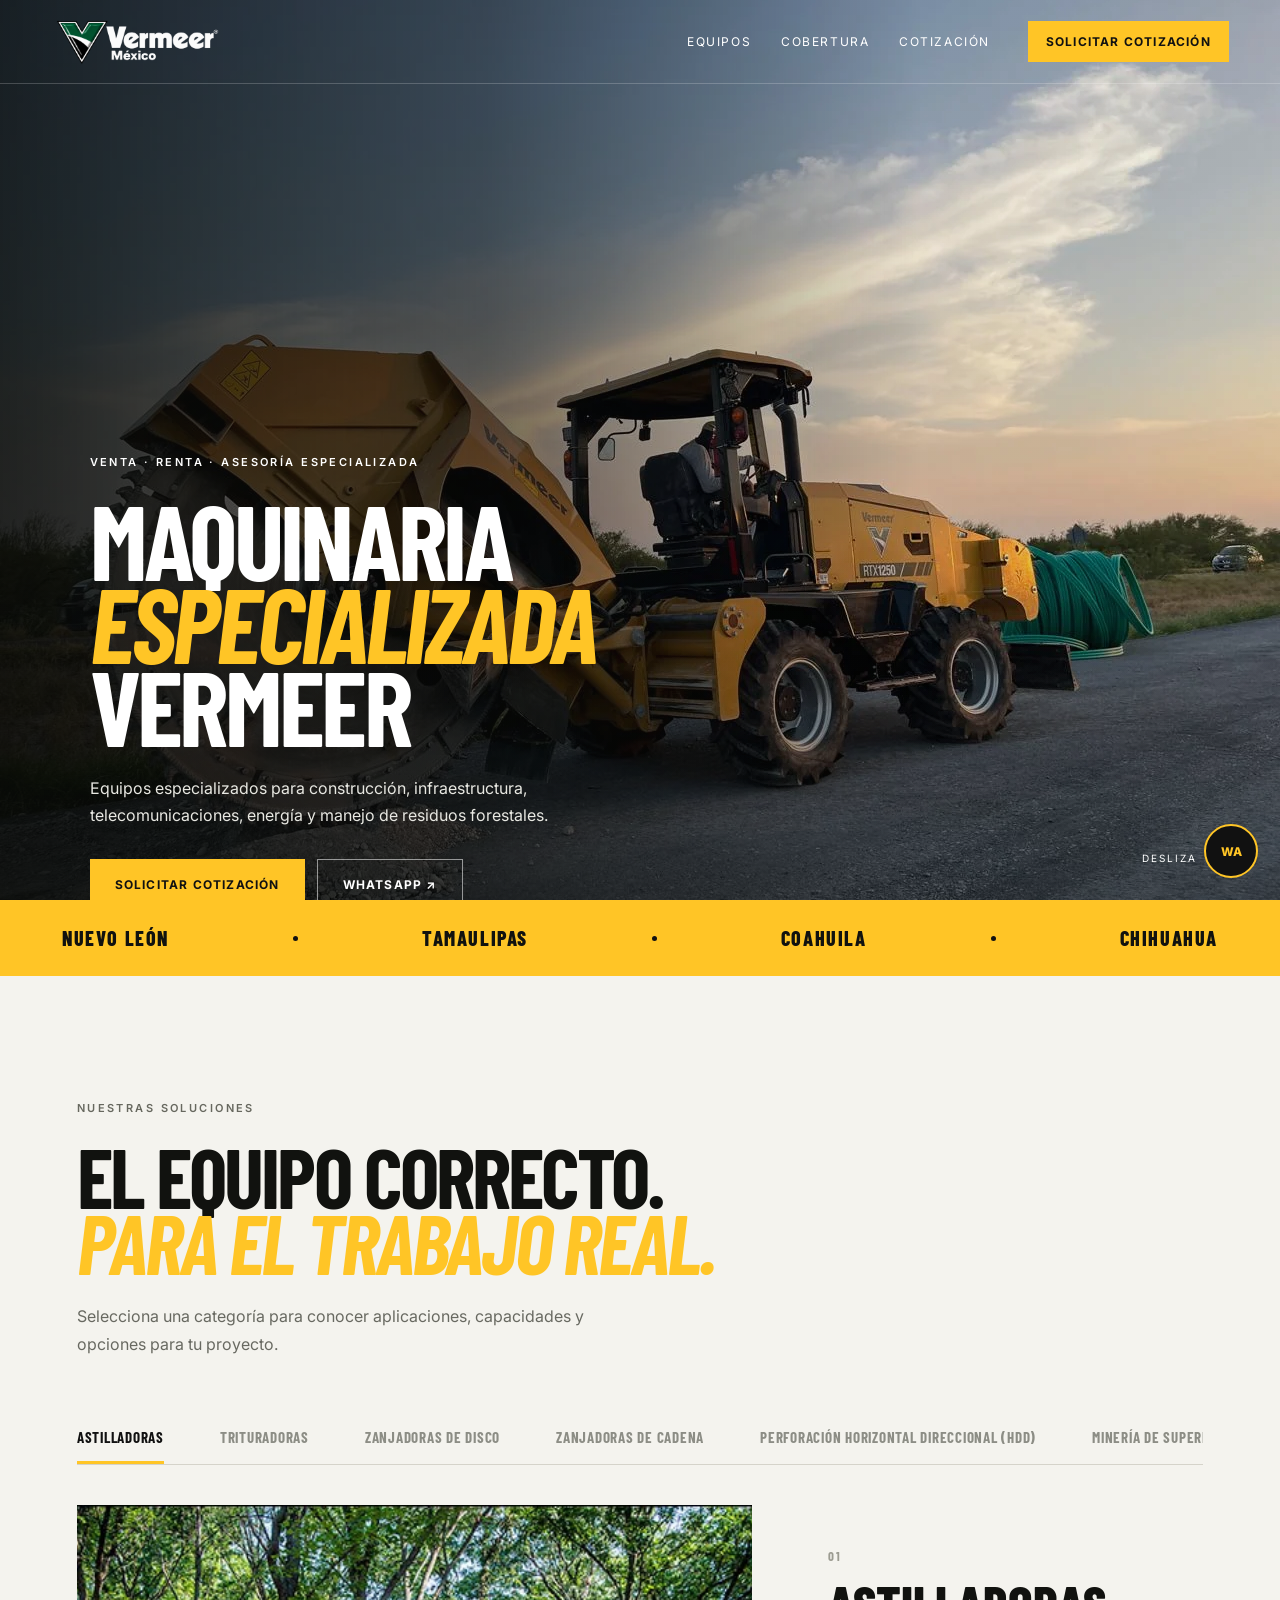
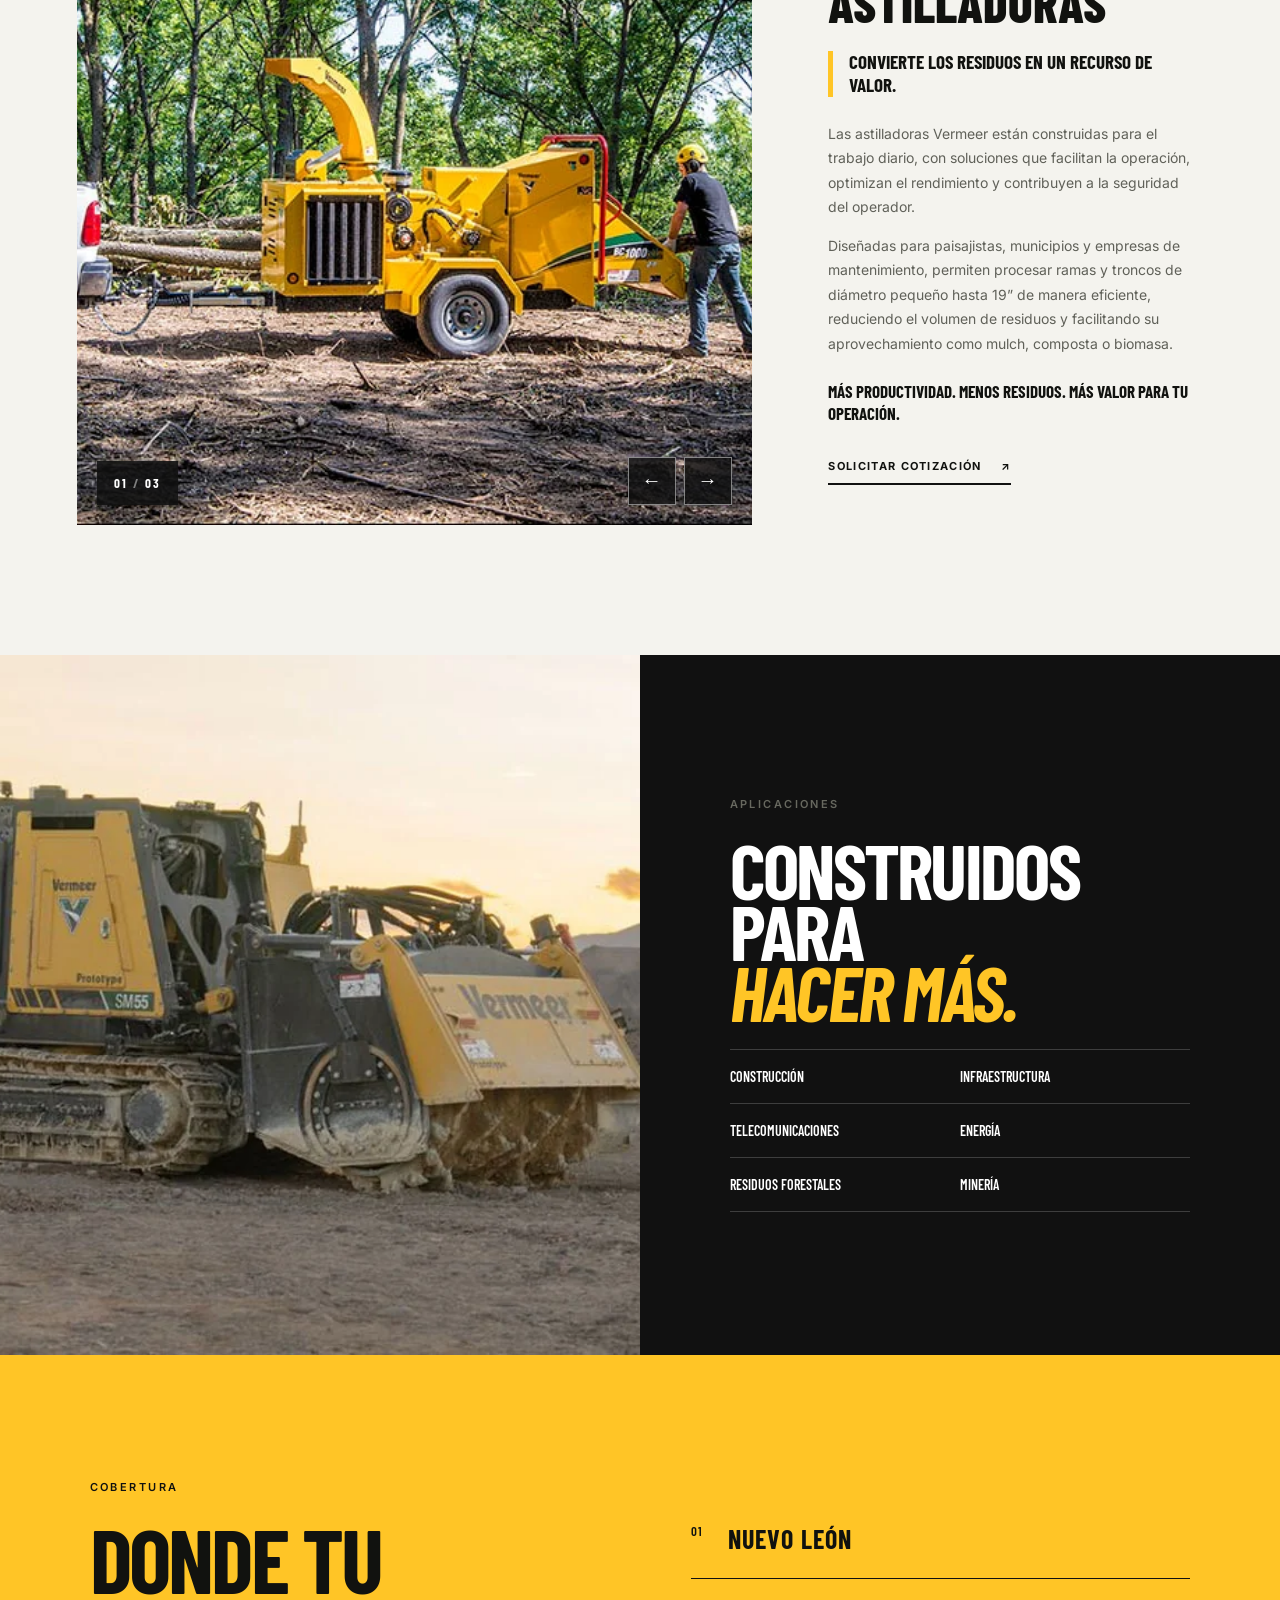
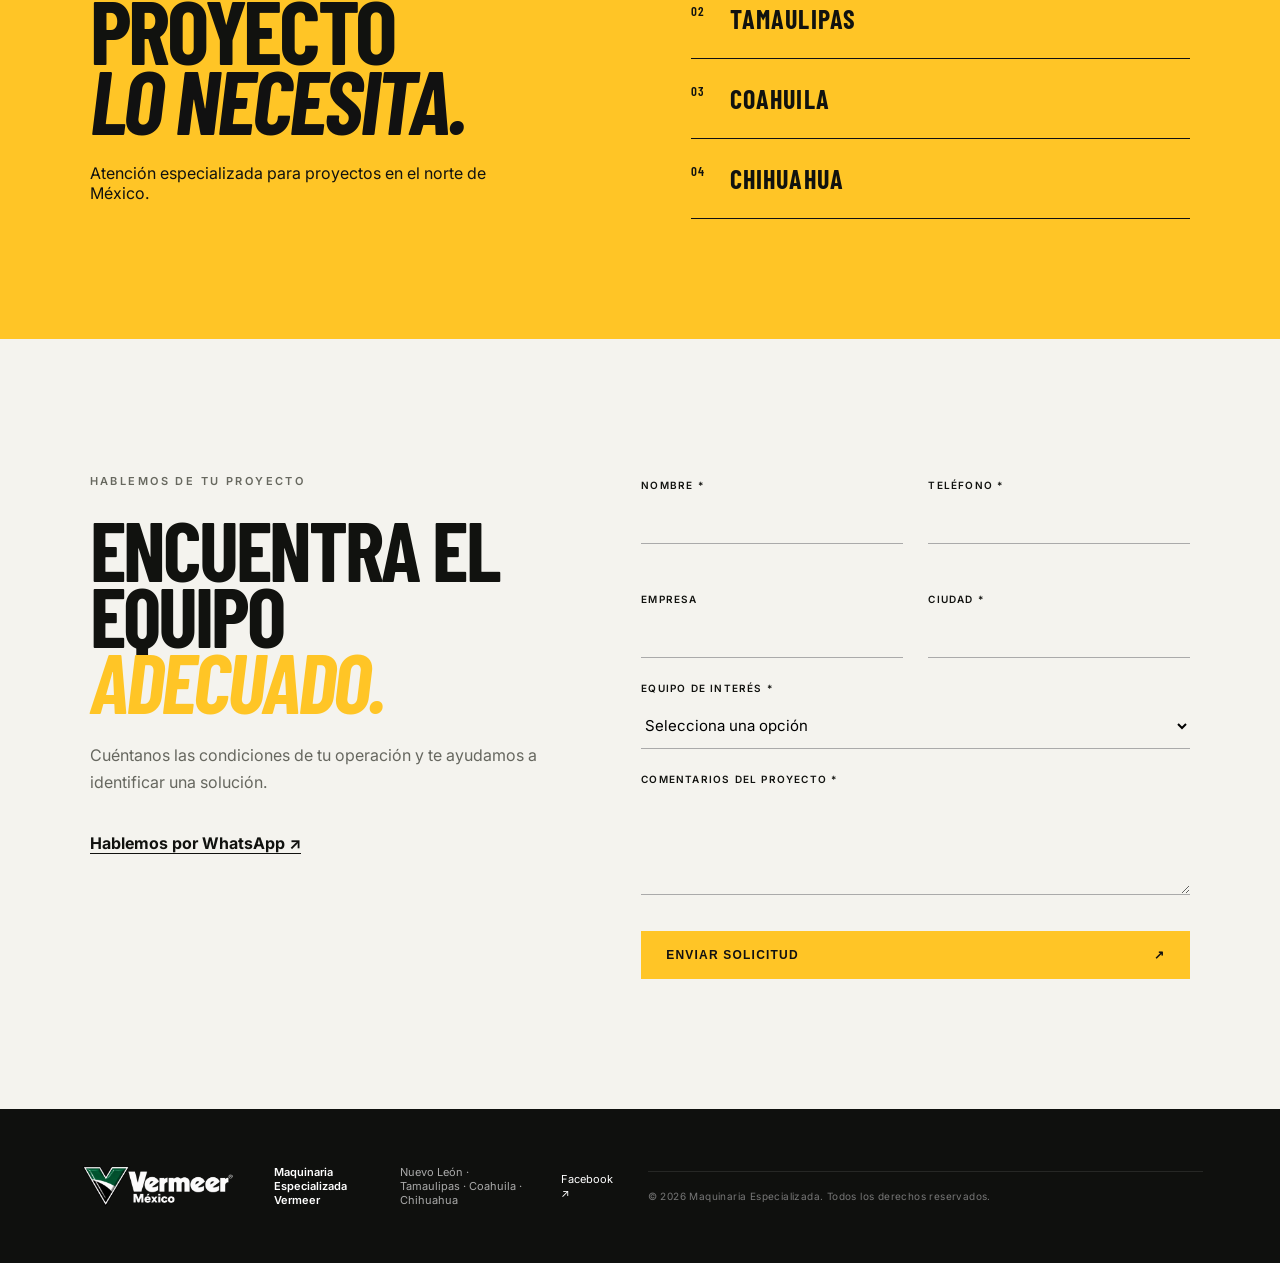
==== commit 5c2a5d68: "Update index.html wpp change" ====
--- a/index.html
+++ b/index.html
@@ -6,7 +6,7 @@
 <section class="equipment" id="equipos"><div class="section-head reveal"><span class="eyebrow dark">NUESTRAS SOLUCIONES</span><h2>EL EQUIPO CORRECTO.<br><em>PARA EL TRABAJO REAL.</em></h2><p>Selecciona una categoría para conocer aplicaciones, capacidades y opciones para tu proyecto.</p></div><div class="tabs" id="tabs"></div><div class="machine reveal"><div class="gallery"><div class="slides" id="slides"></div><button class="arrow prev" aria-label="Imagen anterior">←</button><button class="arrow next" aria-label="Imagen siguiente">→</button><div class="counter"><span id="current">01</span><b>/</b><span id="total">03</span></div></div><article class="machine-copy"><span class="number" id="catNum">01</span><h3 id="catTitle"></h3><h4 id="catHeadline"></h4><div id="catBody"></div><strong id="catClose"></strong><a class="text-link quote-link" href="#cotizacion">SOLICITAR COTIZACIÓN <span>↗</span></a></article></div></section>
 <section class="industries"><div class="industry-photo reveal"><img src="assets/images/mineria/mineria-1.webp" alt="Equipo Vermeer para minería de superficie"></div><div class="industry-copy reveal"><span class="eyebrow dark">APLICACIONES</span><h2>CONSTRUIDOS PARA<br><em>HACER MÁS.</em></h2><div class="industry-list"><span>Construcción</span><span>Infraestructura</span><span>Telecomunicaciones</span><span>Energía</span><span>Residuos forestales</span><span>Minería</span></div></div></section>
 <section class="coverage" id="cobertura"><div class="coverage-copy reveal"><span class="eyebrow">COBERTURA</span><h2>DONDE TU PROYECTO<br><em>LO NECESITA.</em></h2><p>Atención especializada para proyectos en el norte de México.</p></div><div class="states reveal"><span>01 <b>NUEVO LEÓN</b></span><span>02 <b>TAMAULIPAS</b></span><span>03 <b>COAHUILA</b></span><span>04 <b>CHIHUAHUA</b></span></div></section>
-<section class="contact" id="cotizacion"><div class="contact-intro reveal"><span class="eyebrow dark">HABLEMOS DE TU PROYECTO</span><h2>ENCUENTRA EL EQUIPO<br><em>ADECUADO.</em></h2><p>Cuéntanos las condiciones de tu operación y te ayudamos a identificar una solución.</p><a class="wa-line" href="https://wa.me/528135507673?text=Hola%2C%20vi%20la%20p%C3%A1gina%20de%20Maquinaria%20Especializada%20y%20me%20gustar%C3%ADa%20recibir%20informaci%C3%B3n%20y%20cotizar%20un%20equipo%20Vermeer." target="_blank" rel="noopener">WhatsApp · +52 81 3550 7673 ↗</a></div><form id="leadForm" class="reveal" action="https://formsubmit.co/patriciamartell02@gmail.com" method="POST"><input type="hidden" name="_next" value="https://maquinaria-especializada-vermeer.webstudio-mx.workers.dev/gracias.html"><input type="hidden" name="_subject" value="Nueva solicitud — Maquinaria Especializada Vermeer"><input type="hidden" name="_template" value="table"><input type="hidden" name="_captcha" value="false"><div class="grid"><label>Nombre *<input name="name" required></label><label>Teléfono *<input name="phone" type="tel" required></label><label>Empresa<input name="company"></label><label>Ciudad *<input name="city" required></label></div><label>Equipo de interés *<select name="equipment" id="equipmentSelect" required><option value="">Selecciona una opción</option></select></label><label>Comentarios del proyecto *<textarea name="comments" rows="4" required></textarea></label><input class="hp" name="website" tabindex="-1" autocomplete="off"><button class="btn submit" type="submit">Enviar solicitud <span>↗</span></button></form></section>
+<section class="contact" id="cotizacion"><div class="contact-intro reveal"><span class="eyebrow dark">HABLEMOS DE TU PROYECTO</span><h2>ENCUENTRA EL EQUIPO<br><em>ADECUADO.</em></h2><p>Cuéntanos las condiciones de tu operación y te ayudamos a identificar una solución.</p><a class="wa-line" href="https://wa.me/528135507673?text=Hola%2C%20vi%20la%20p%C3%A1gina%20de%20Maquinaria%20Especializada%20y%20me%20gustar%C3%ADa%20recibir%20informaci%C3%B3n%20y%20cotizar%20un%20equipo%20Vermeer." target="_blank" rel="noopener">Hablemos por WhatsApp ↗</a></div><form id="leadForm" class="reveal" action="https://formsubmit.co/patriciamartell02@gmail.com" method="POST"><input type="hidden" name="_next" value="https://maquinaria-especializada-vermeer.webstudio-mx.workers.dev/gracias.html"><input type="hidden" name="_subject" value="Nueva solicitud — Maquinaria Especializada Vermeer"><input type="hidden" name="_template" value="table"><input type="hidden" name="_captcha" value="false"><div class="grid"><label>Nombre *<input name="name" required></label><label>Teléfono *<input name="phone" type="tel" required></label><label>Empresa<input name="company"></label><label>Ciudad *<input name="city" required></label></div><label>Equipo de interés *<select name="equipment" id="equipmentSelect" required><option value="">Selecciona una opción</option></select></label><label>Comentarios del proyecto *<textarea name="comments" rows="4" required></textarea></label><input class="hp" name="website" tabindex="-1" autocomplete="off"><button class="btn submit" type="submit">Enviar solicitud <span>↗</span></button></form></section>
 </main><footer><img src="assets/images/vermeer-logo.png" alt="Vermeer México"><p>Maquinaria Especializada Vermeer</p><span>Nuevo León · Tamaulipas · Coahuila · Chihuahua</span><a href="https://www.facebook.com/profile.php?id=61573288813325" target="_blank" rel="noopener">Facebook ↗</a><small>© 2026 Maquinaria Especializada. Todos los derechos reservados.</small></footer><a class="floating-wa" href="https://wa.me/528135507673?text=Hola%2C%20vi%20la%20p%C3%A1gina%20de%20Maquinaria%20Especializada%20y%20me%20gustar%C3%ADa%20recibir%20informaci%C3%B3n%20y%20cotizar%20un%20equipo%20Vermeer." target="_blank" rel="noopener" aria-label="Contactar por WhatsApp">WA</a><div class="image-lightbox" id="imageLightbox" aria-hidden="true">
   <button class="lightbox-close" type="button" aria-label="Cerrar imagen">×</button>
   <img id="lightboxImage" src="" alt="Vista ampliada del equipo Vermeer">
--- a/styles.css
+++ b/styles.css
@@ -33,3 +33,44 @@
   }
 
 }
+/* Visor de imagen ampliada */
+.image-lightbox {
+  position: fixed;
+  inset: 0;
+  z-index: 9999;
+  background: rgba(0, 0, 0, 0.92);
+  display: none;
+  align-items: center;
+  justify-content: center;
+  padding: 24px;
+}
+
+.image-lightbox.open {
+  display: flex;
+}
+
+.image-lightbox img {
+  width: auto;
+  height: auto;
+  max-width: 95vw;
+  max-height: 88vh;
+  object-fit: contain;
+}
+
+.lightbox-close {
+  position: absolute;
+  top: 20px;
+  right: 20px;
+  width: 42px;
+  height: 42px;
+  border: 1px solid rgba(255,255,255,.5);
+  background: #111;
+  color: #fff;
+  font-size: 28px;
+  line-height: 1;
+  cursor: pointer;
+}
+
+.gallery .slide img {
+  cursor: zoom-in;
+}
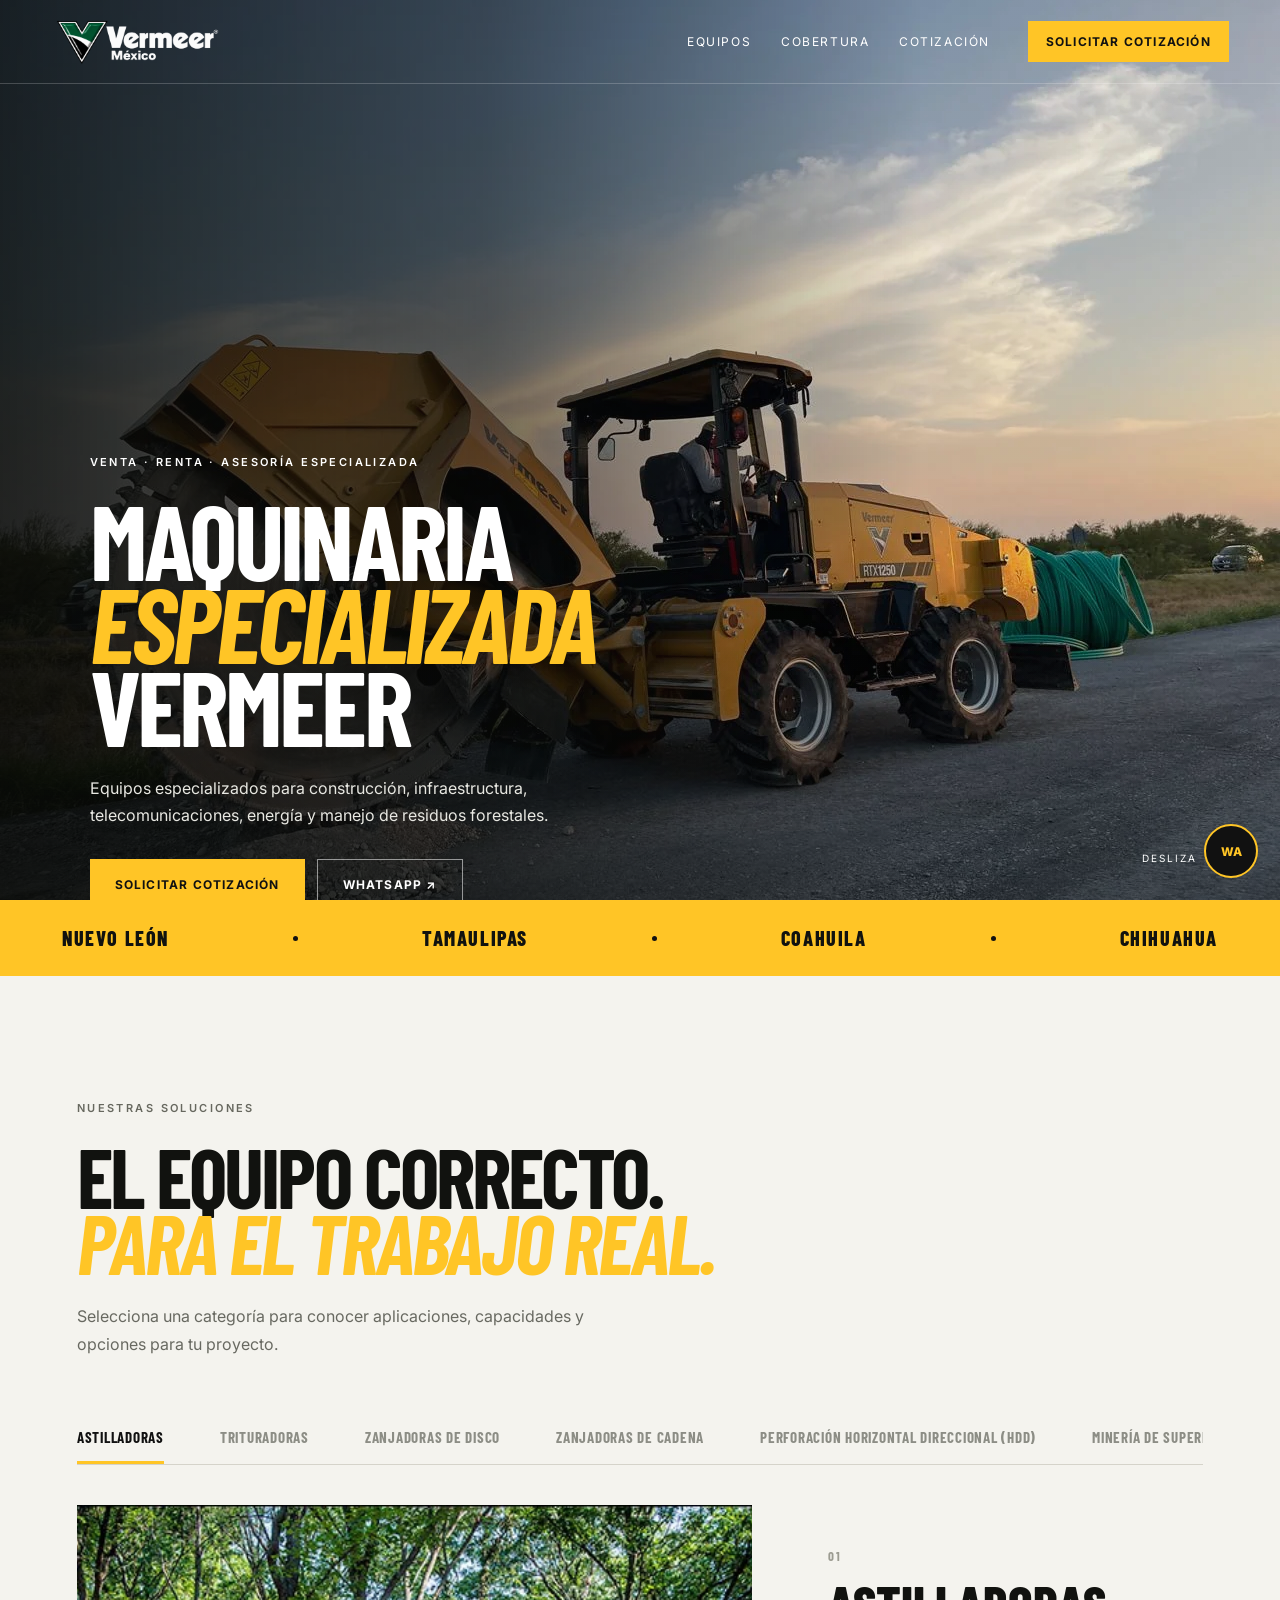
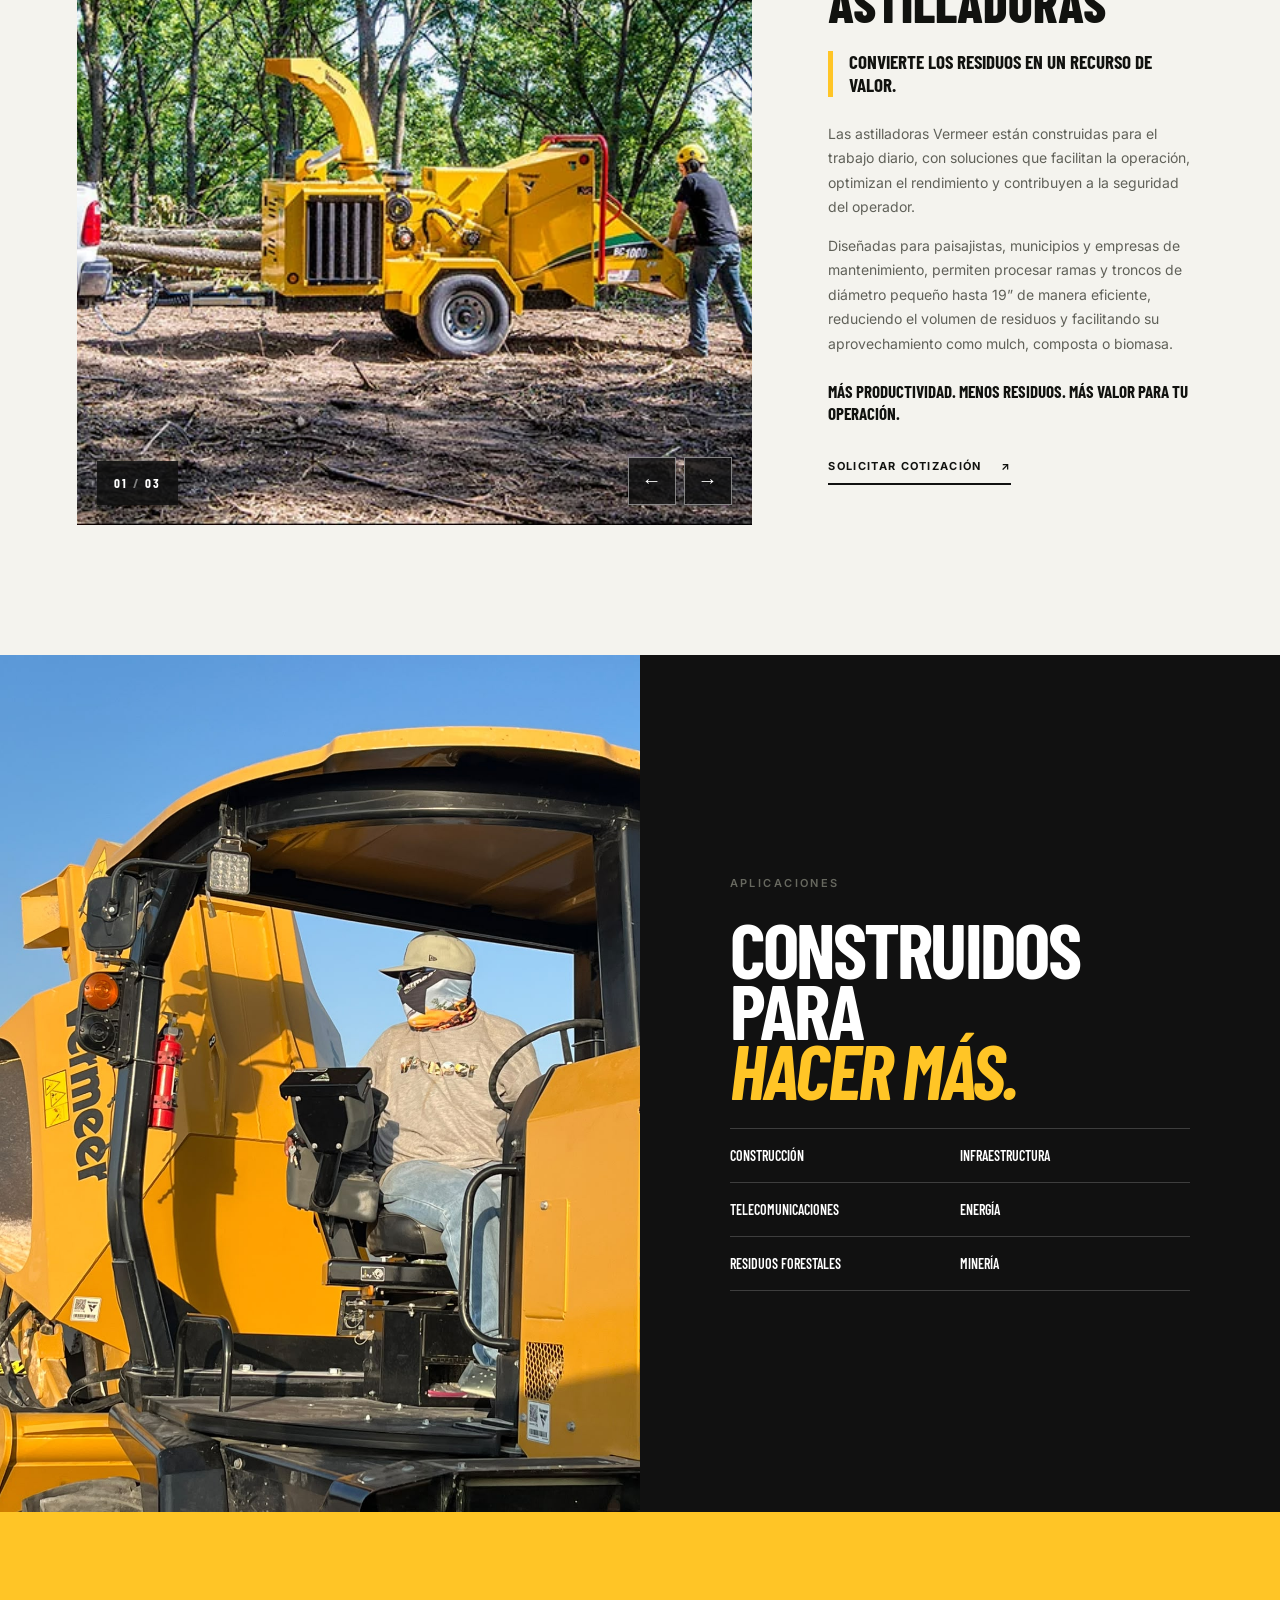
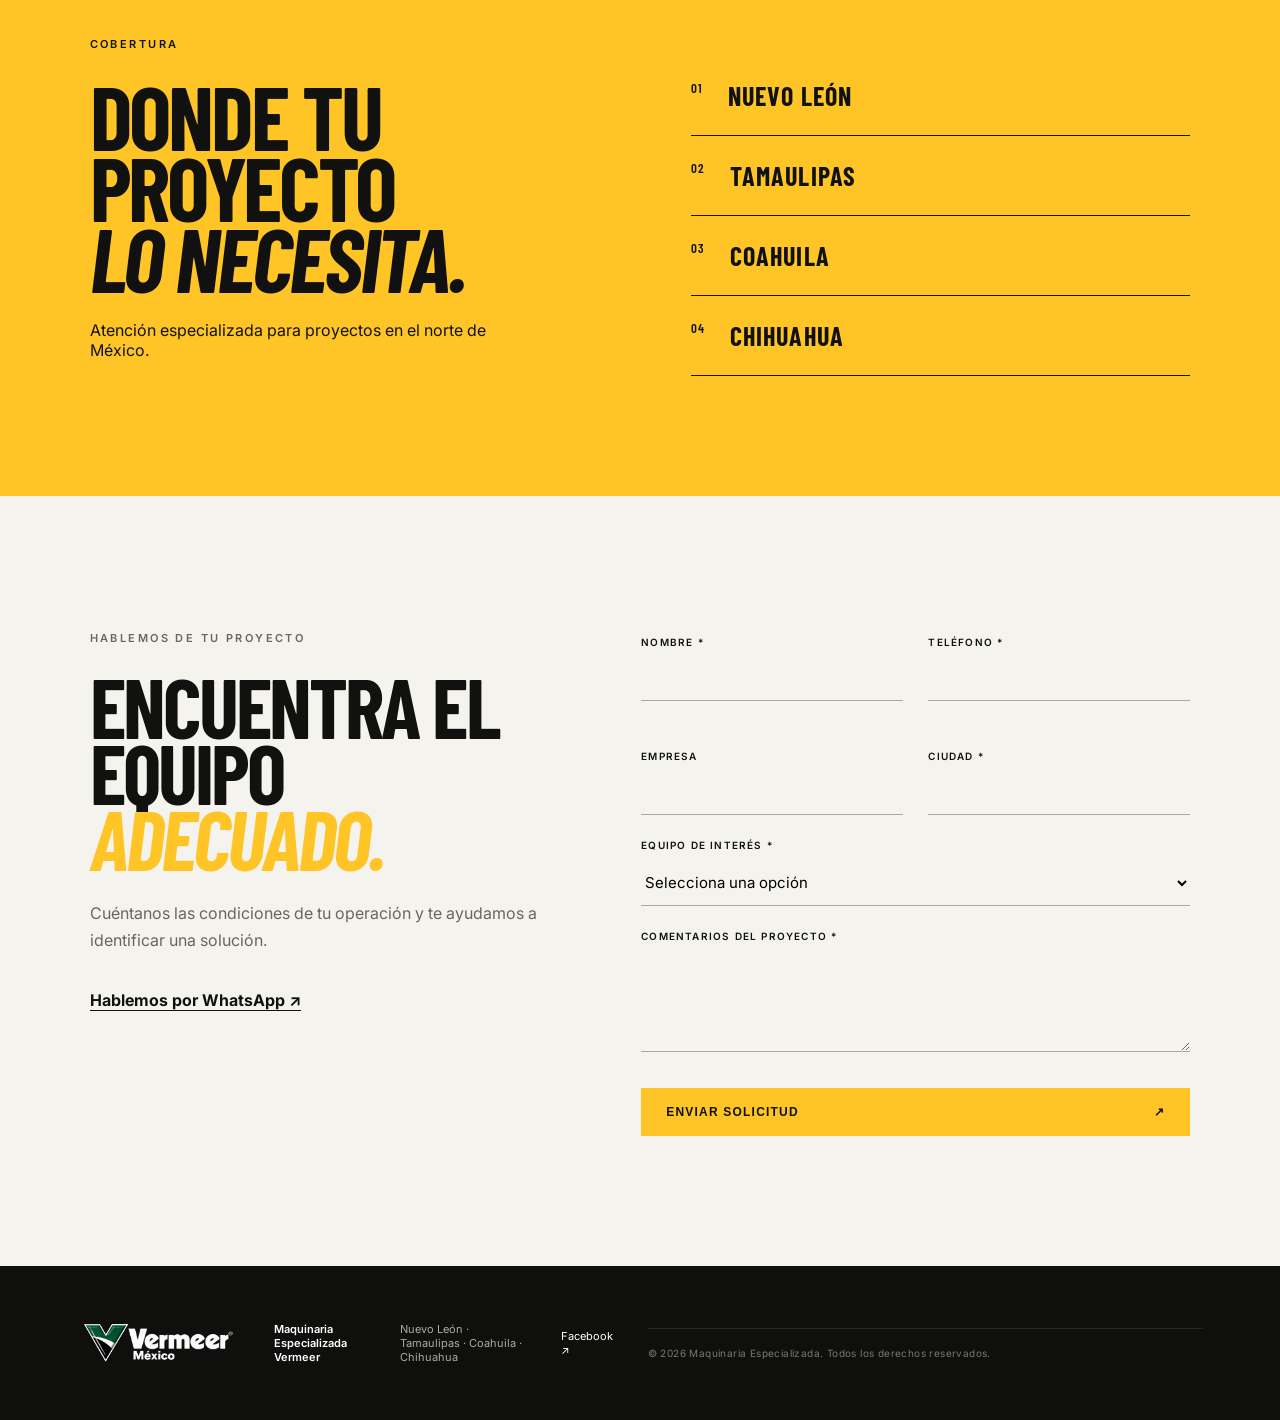
==== commit c88ea992: "Update index.html change image portada" ====
--- a/index.html
+++ b/index.html
@@ -4,7 +4,7 @@
 <section class="hero" id="inicio"><img class="hero-bg" src="assets/images/zanjadoras-disco/zanjadoras-disco-2.webp" alt="Zanjadora de disco Vermeer en campo al atardecer"><div class="shade"></div><div class="hero-copy reveal"><span class="eyebrow">VENTA · RENTA · ASESORÍA ESPECIALIZADA</span><h1>MAQUINARIA<br><em>ESPECIALIZADA</em><br>VERMEER</h1><p>Equipos especializados para construcción, infraestructura, telecomunicaciones, energía y manejo de residuos forestales.</p><div class="actions"><a class="btn" href="#cotizacion">Solicitar cotización</a><a class="btn ghost" href="https://wa.me/528135507673?text=Hola%2C%20vi%20la%20p%C3%A1gina%20de%20Maquinaria%20Especializada%20y%20me%20gustar%C3%ADa%20recibir%20informaci%C3%B3n%20y%20cotizar%20un%20equipo%20Vermeer." target="_blank" rel="noopener">WhatsApp ↗</a></div></div><div class="scroll">DESLIZA <span>↓</span></div></section>
 <section class="ticker"><span>NUEVO LEÓN</span><i></i><span>TAMAULIPAS</span><i></i><span>COAHUILA</span><i></i><span>CHIHUAHUA</span></section>
 <section class="equipment" id="equipos"><div class="section-head reveal"><span class="eyebrow dark">NUESTRAS SOLUCIONES</span><h2>EL EQUIPO CORRECTO.<br><em>PARA EL TRABAJO REAL.</em></h2><p>Selecciona una categoría para conocer aplicaciones, capacidades y opciones para tu proyecto.</p></div><div class="tabs" id="tabs"></div><div class="machine reveal"><div class="gallery"><div class="slides" id="slides"></div><button class="arrow prev" aria-label="Imagen anterior">←</button><button class="arrow next" aria-label="Imagen siguiente">→</button><div class="counter"><span id="current">01</span><b>/</b><span id="total">03</span></div></div><article class="machine-copy"><span class="number" id="catNum">01</span><h3 id="catTitle"></h3><h4 id="catHeadline"></h4><div id="catBody"></div><strong id="catClose"></strong><a class="text-link quote-link" href="#cotizacion">SOLICITAR COTIZACIÓN <span>↗</span></a></article></div></section>
-<section class="industries"><div class="industry-photo reveal"><img src="assets/images/mineria/mineria-1.webp" alt="Equipo Vermeer para minería de superficie"></div><div class="industry-copy reveal"><span class="eyebrow dark">APLICACIONES</span><h2>CONSTRUIDOS PARA<br><em>HACER MÁS.</em></h2><div class="industry-list"><span>Construcción</span><span>Infraestructura</span><span>Telecomunicaciones</span><span>Energía</span><span>Residuos forestales</span><span>Minería</span></div></div></section>
+<section class="industries"><div class="industry-photo reveal"><img src="assets/images/Portada maquinaria.jfif" alt="Equipo Vermeer en operación"></div><div class="industry-copy reveal"><span class="eyebrow dark">APLICACIONES</span><h2>CONSTRUIDOS PARA<br><em>HACER MÁS.</em></h2><div class="industry-list"><span>Construcción</span><span>Infraestructura</span><span>Telecomunicaciones</span><span>Energía</span><span>Residuos forestales</span><span>Minería</span></div></div></section>
 <section class="coverage" id="cobertura"><div class="coverage-copy reveal"><span class="eyebrow">COBERTURA</span><h2>DONDE TU PROYECTO<br><em>LO NECESITA.</em></h2><p>Atención especializada para proyectos en el norte de México.</p></div><div class="states reveal"><span>01 <b>NUEVO LEÓN</b></span><span>02 <b>TAMAULIPAS</b></span><span>03 <b>COAHUILA</b></span><span>04 <b>CHIHUAHUA</b></span></div></section>
 <section class="contact" id="cotizacion"><div class="contact-intro reveal"><span class="eyebrow dark">HABLEMOS DE TU PROYECTO</span><h2>ENCUENTRA EL EQUIPO<br><em>ADECUADO.</em></h2><p>Cuéntanos las condiciones de tu operación y te ayudamos a identificar una solución.</p><a class="wa-line" href="https://wa.me/528135507673?text=Hola%2C%20vi%20la%20p%C3%A1gina%20de%20Maquinaria%20Especializada%20y%20me%20gustar%C3%ADa%20recibir%20informaci%C3%B3n%20y%20cotizar%20un%20equipo%20Vermeer." target="_blank" rel="noopener">Hablemos por WhatsApp ↗</a></div><form id="leadForm" class="reveal" action="https://formsubmit.co/patriciamartell02@gmail.com" method="POST"><input type="hidden" name="_next" value="https://maquinaria-especializada-vermeer.webstudio-mx.workers.dev/gracias.html"><input type="hidden" name="_subject" value="Nueva solicitud — Maquinaria Especializada Vermeer"><input type="hidden" name="_template" value="table"><input type="hidden" name="_captcha" value="false"><div class="grid"><label>Nombre *<input name="name" required></label><label>Teléfono *<input name="phone" type="tel" required></label><label>Empresa<input name="company"></label><label>Ciudad *<input name="city" required></label></div><label>Equipo de interés *<select name="equipment" id="equipmentSelect" required><option value="">Selecciona una opción</option></select></label><label>Comentarios del proyecto *<textarea name="comments" rows="4" required></textarea></label><input class="hp" name="website" tabindex="-1" autocomplete="off"><button class="btn submit" type="submit">Enviar solicitud <span>↗</span></button></form></section>
 </main><footer><img src="assets/images/vermeer-logo.png" alt="Vermeer México"><p>Maquinaria Especializada Vermeer</p><span>Nuevo León · Tamaulipas · Coahuila · Chihuahua</span><a href="https://www.facebook.com/profile.php?id=61573288813325" target="_blank" rel="noopener">Facebook ↗</a><small>© 2026 Maquinaria Especializada. Todos los derechos reservados.</small></footer><a class="floating-wa" href="https://wa.me/528135507673?text=Hola%2C%20vi%20la%20p%C3%A1gina%20de%20Maquinaria%20Especializada%20y%20me%20gustar%C3%ADa%20recibir%20informaci%C3%B3n%20y%20cotizar%20un%20equipo%20Vermeer." target="_blank" rel="noopener" aria-label="Contactar por WhatsApp">WA</a><div class="image-lightbox" id="imageLightbox" aria-hidden="true">
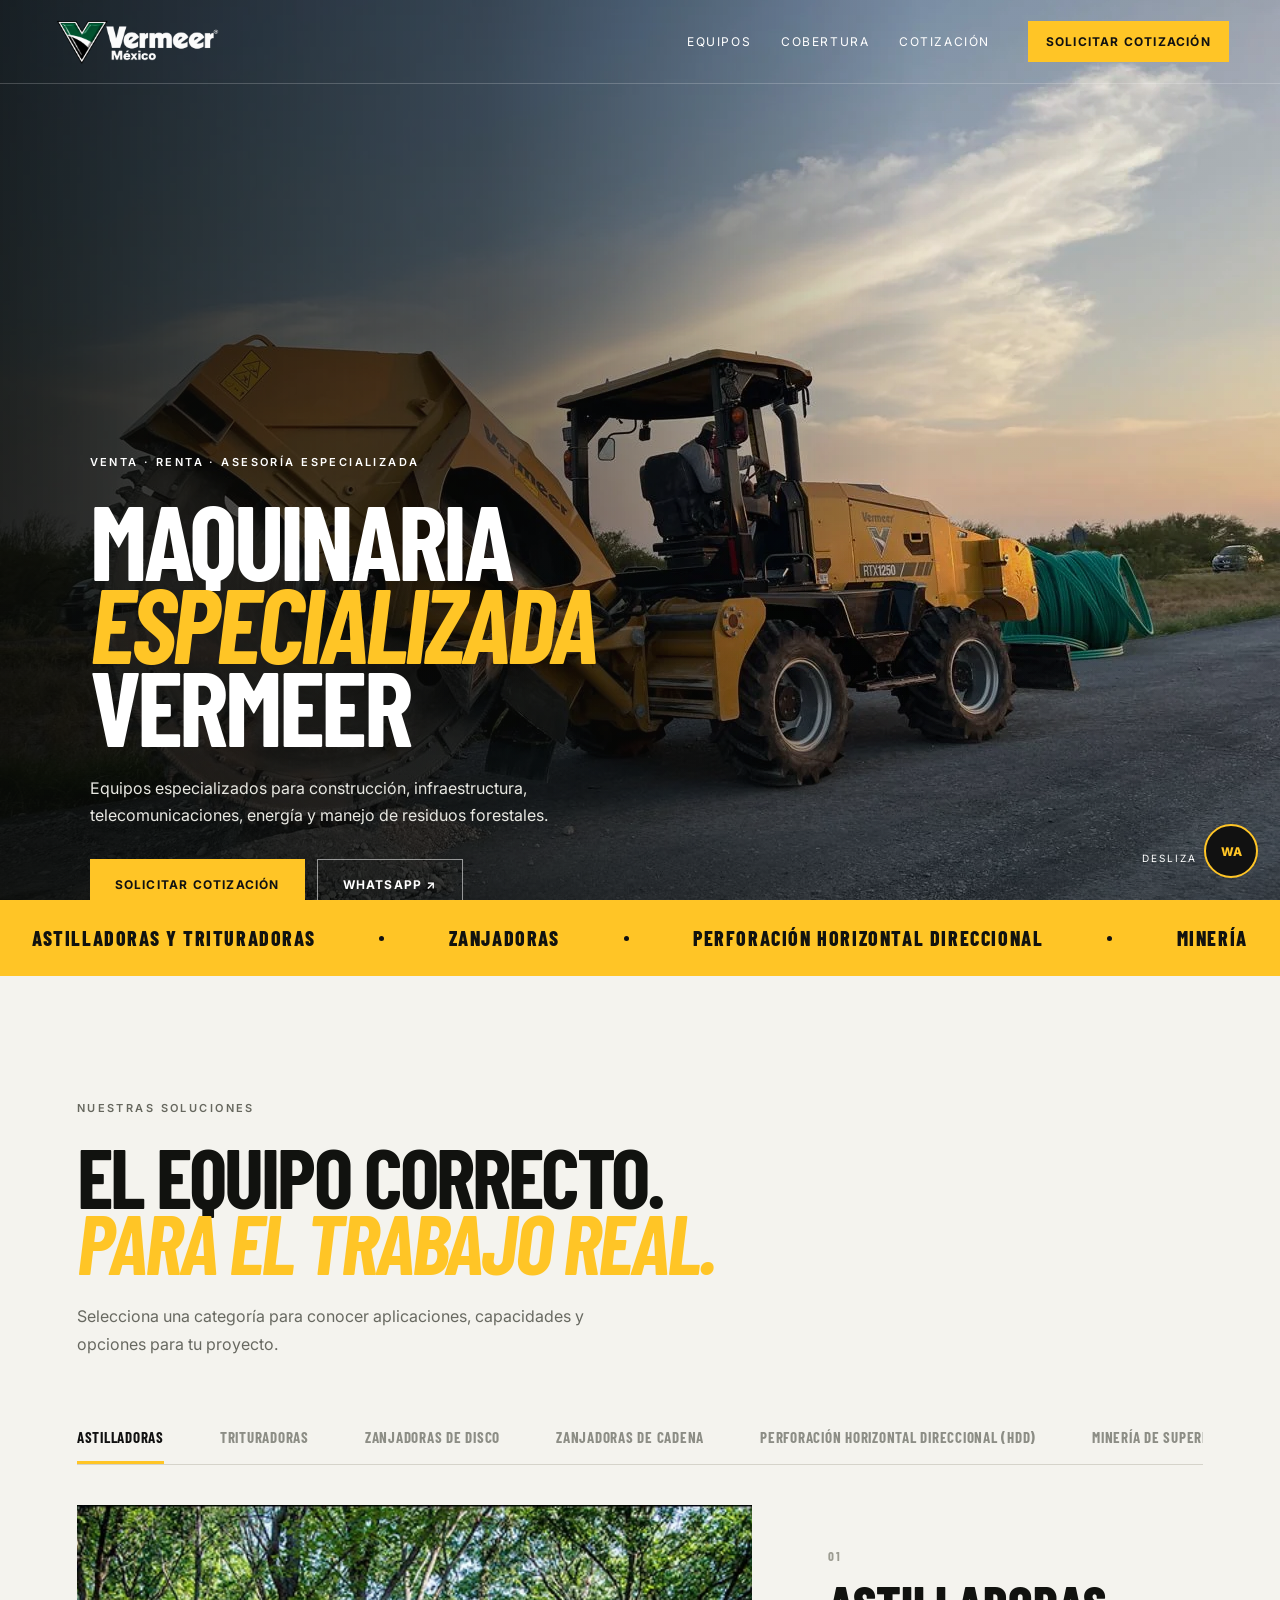
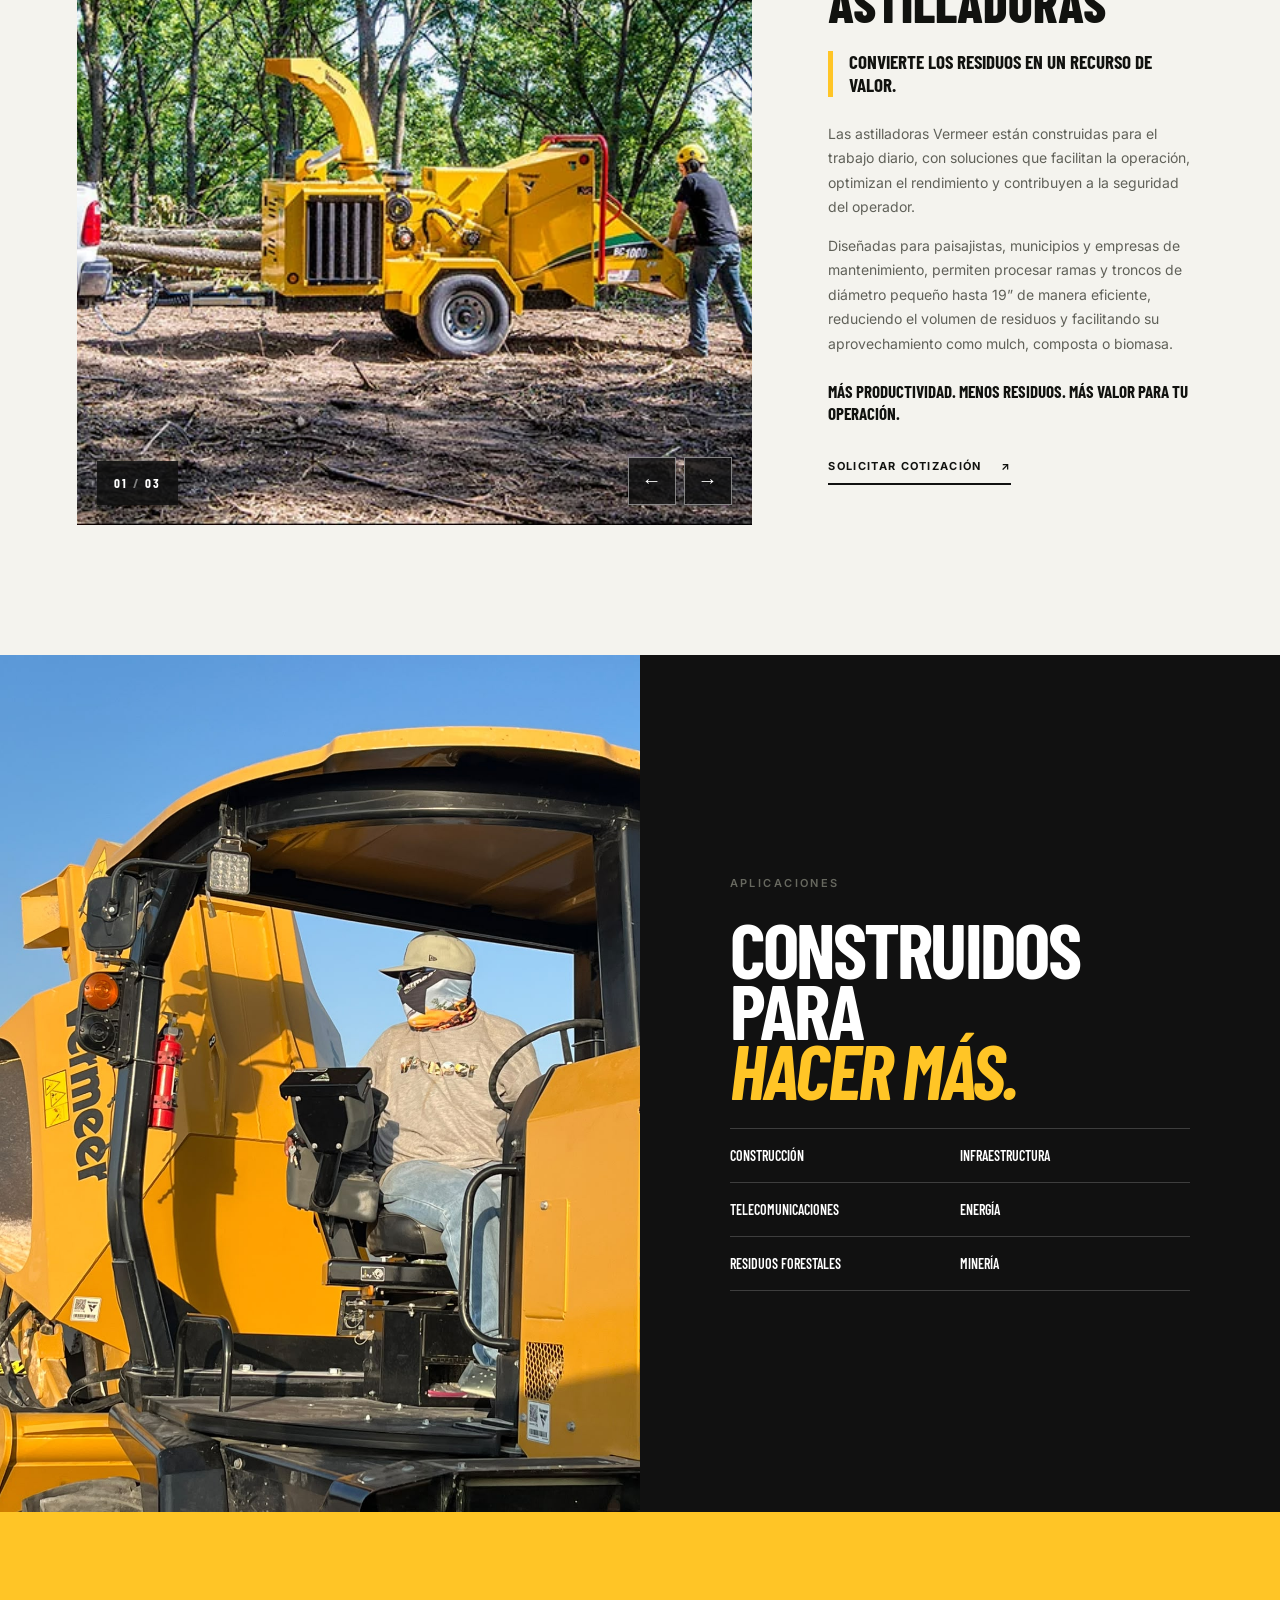
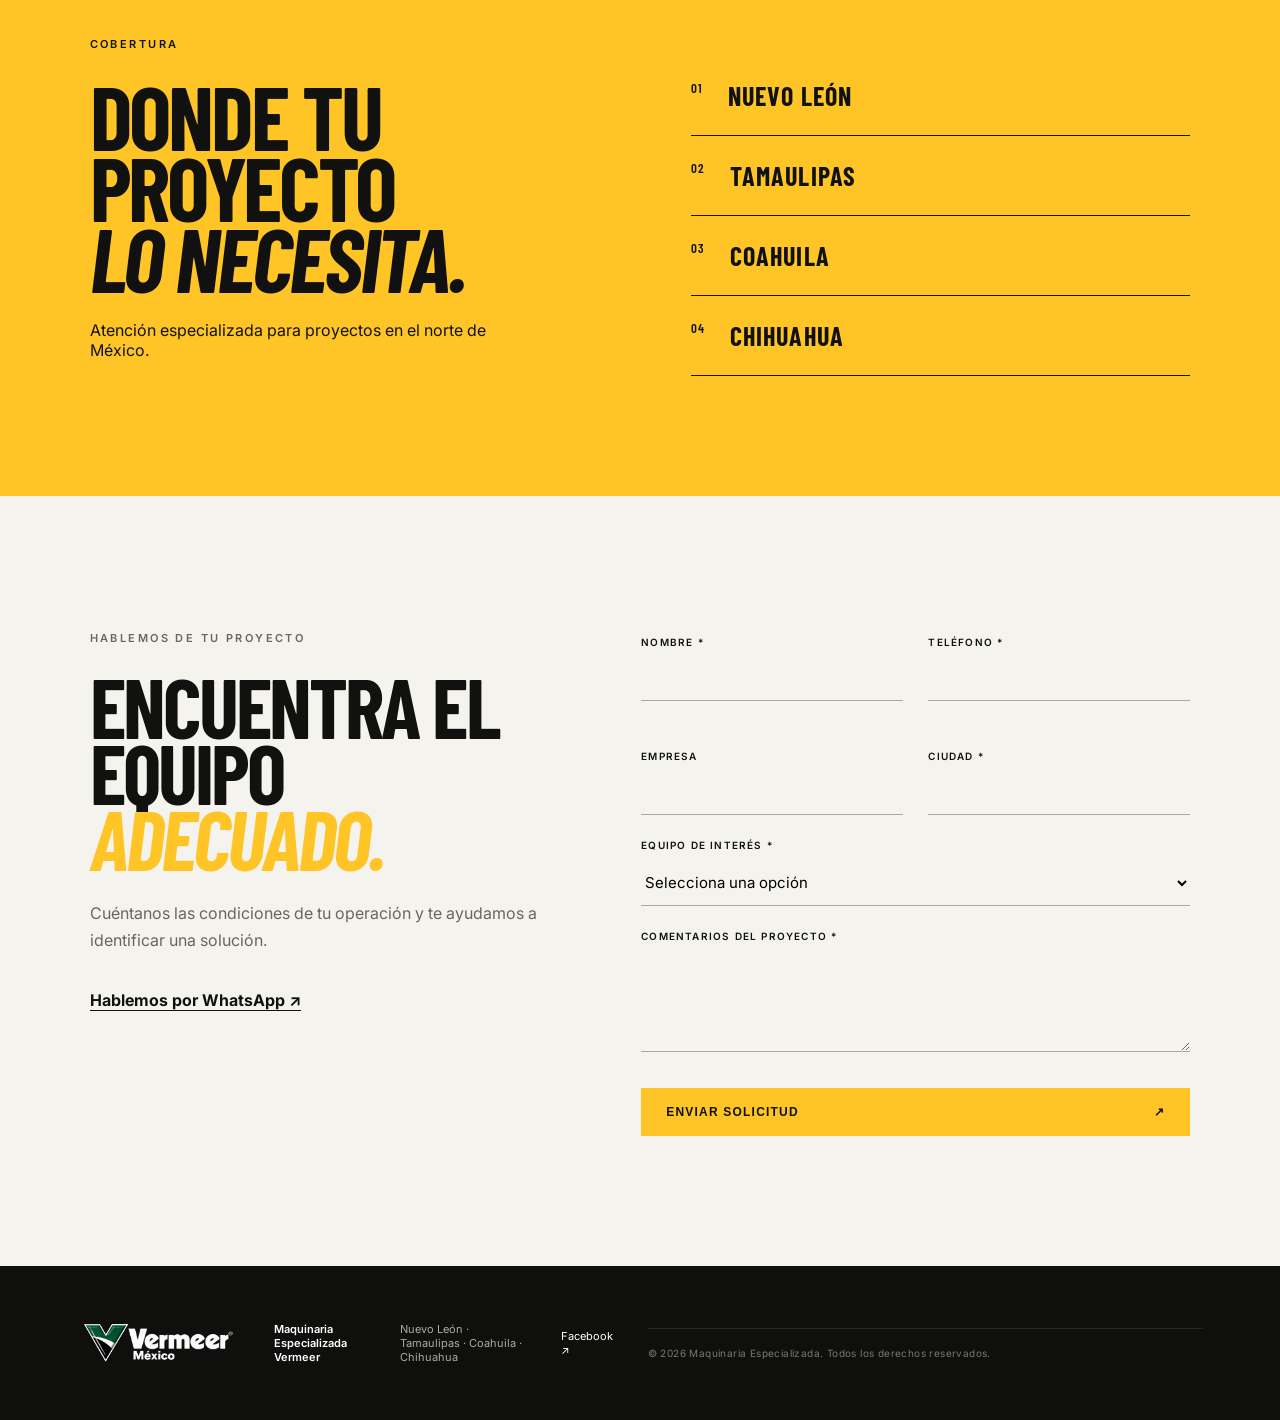
==== commit 1b675e1c: "Update index.html section top" ====
--- a/index.html
+++ b/index.html
@@ -2,7 +2,7 @@
 <header class="nav" id="nav"><a class="brand" href="#inicio"><img src="assets/images/vermeer-logo.png" alt="Vermeer México"></a><nav><a href="#equipos">Equipos</a><a href="#cobertura">Cobertura</a><a href="#cotizacion">Cotización</a></nav><a class="btn small" href="#cotizacion">Solicitar cotización</a><button class="menu" aria-label="Abrir menú" aria-expanded="false">☰</button><div class="mobile-menu" aria-hidden="true"><a href="#equipos">Equipos</a><a href="#cobertura">Cobertura</a><a href="#cotizacion">Cotización</a><a class="btn" href="#cotizacion">Solicitar cotización</a></div></header>
 <main>
 <section class="hero" id="inicio"><img class="hero-bg" src="assets/images/zanjadoras-disco/zanjadoras-disco-2.webp" alt="Zanjadora de disco Vermeer en campo al atardecer"><div class="shade"></div><div class="hero-copy reveal"><span class="eyebrow">VENTA · RENTA · ASESORÍA ESPECIALIZADA</span><h1>MAQUINARIA<br><em>ESPECIALIZADA</em><br>VERMEER</h1><p>Equipos especializados para construcción, infraestructura, telecomunicaciones, energía y manejo de residuos forestales.</p><div class="actions"><a class="btn" href="#cotizacion">Solicitar cotización</a><a class="btn ghost" href="https://wa.me/528135507673?text=Hola%2C%20vi%20la%20p%C3%A1gina%20de%20Maquinaria%20Especializada%20y%20me%20gustar%C3%ADa%20recibir%20informaci%C3%B3n%20y%20cotizar%20un%20equipo%20Vermeer." target="_blank" rel="noopener">WhatsApp ↗</a></div></div><div class="scroll">DESLIZA <span>↓</span></div></section>
-<section class="ticker"><span>NUEVO LEÓN</span><i></i><span>TAMAULIPAS</span><i></i><span>COAHUILA</span><i></i><span>CHIHUAHUA</span></section>
+<section class="ticker"><span>ASTILLADORAS Y TRITURADORAS</span><i></i><span>ZANJADORAS</span><i></i><span>PERFORACIÓN HORIZONTAL DIRECCIONAL</span><i></i><span>MINERÍA</span></section>
 <section class="equipment" id="equipos"><div class="section-head reveal"><span class="eyebrow dark">NUESTRAS SOLUCIONES</span><h2>EL EQUIPO CORRECTO.<br><em>PARA EL TRABAJO REAL.</em></h2><p>Selecciona una categoría para conocer aplicaciones, capacidades y opciones para tu proyecto.</p></div><div class="tabs" id="tabs"></div><div class="machine reveal"><div class="gallery"><div class="slides" id="slides"></div><button class="arrow prev" aria-label="Imagen anterior">←</button><button class="arrow next" aria-label="Imagen siguiente">→</button><div class="counter"><span id="current">01</span><b>/</b><span id="total">03</span></div></div><article class="machine-copy"><span class="number" id="catNum">01</span><h3 id="catTitle"></h3><h4 id="catHeadline"></h4><div id="catBody"></div><strong id="catClose"></strong><a class="text-link quote-link" href="#cotizacion">SOLICITAR COTIZACIÓN <span>↗</span></a></article></div></section>
 <section class="industries"><div class="industry-photo reveal"><img src="assets/images/Portada maquinaria.jfif" alt="Equipo Vermeer en operación"></div><div class="industry-copy reveal"><span class="eyebrow dark">APLICACIONES</span><h2>CONSTRUIDOS PARA<br><em>HACER MÁS.</em></h2><div class="industry-list"><span>Construcción</span><span>Infraestructura</span><span>Telecomunicaciones</span><span>Energía</span><span>Residuos forestales</span><span>Minería</span></div></div></section>
 <section class="coverage" id="cobertura"><div class="coverage-copy reveal"><span class="eyebrow">COBERTURA</span><h2>DONDE TU PROYECTO<br><em>LO NECESITA.</em></h2><p>Atención especializada para proyectos en el norte de México.</p></div><div class="states reveal"><span>01 <b>NUEVO LEÓN</b></span><span>02 <b>TAMAULIPAS</b></span><span>03 <b>COAHUILA</b></span><span>04 <b>CHIHUAHUA</b></span></div></section>
